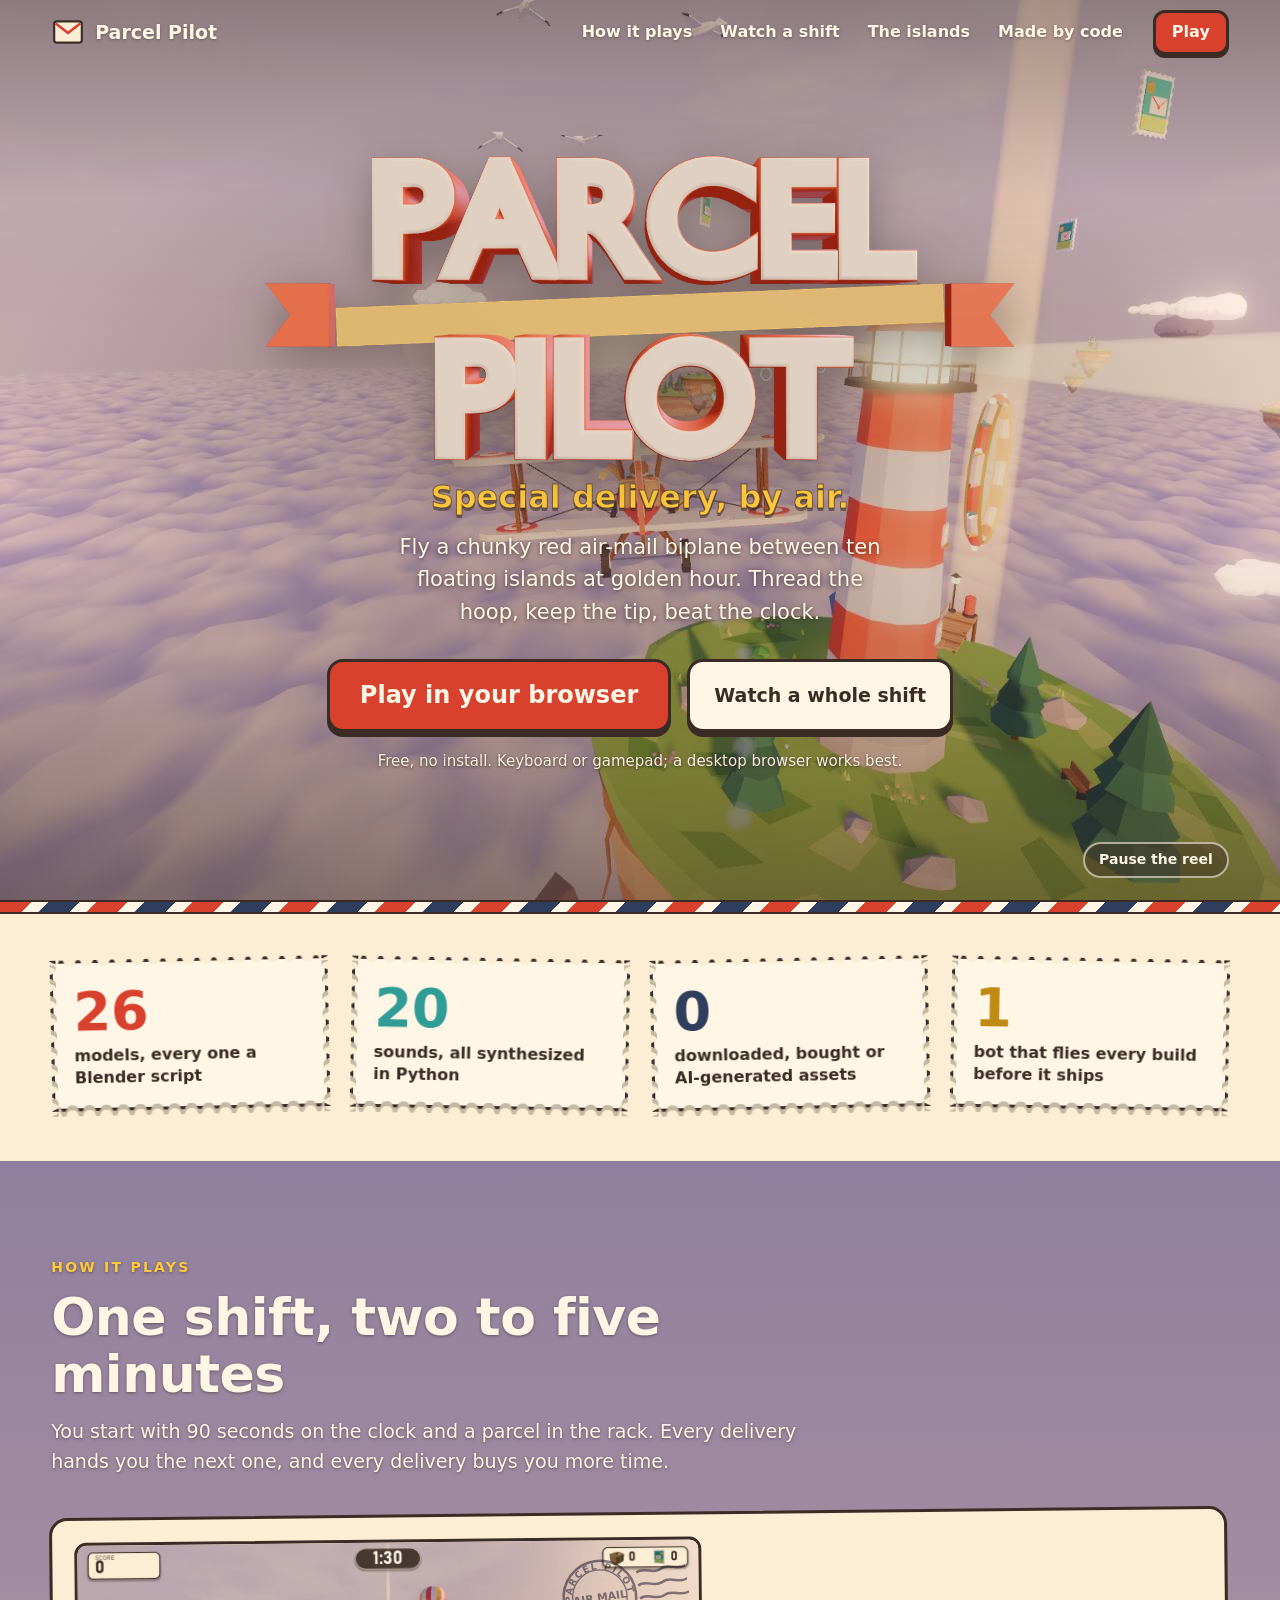
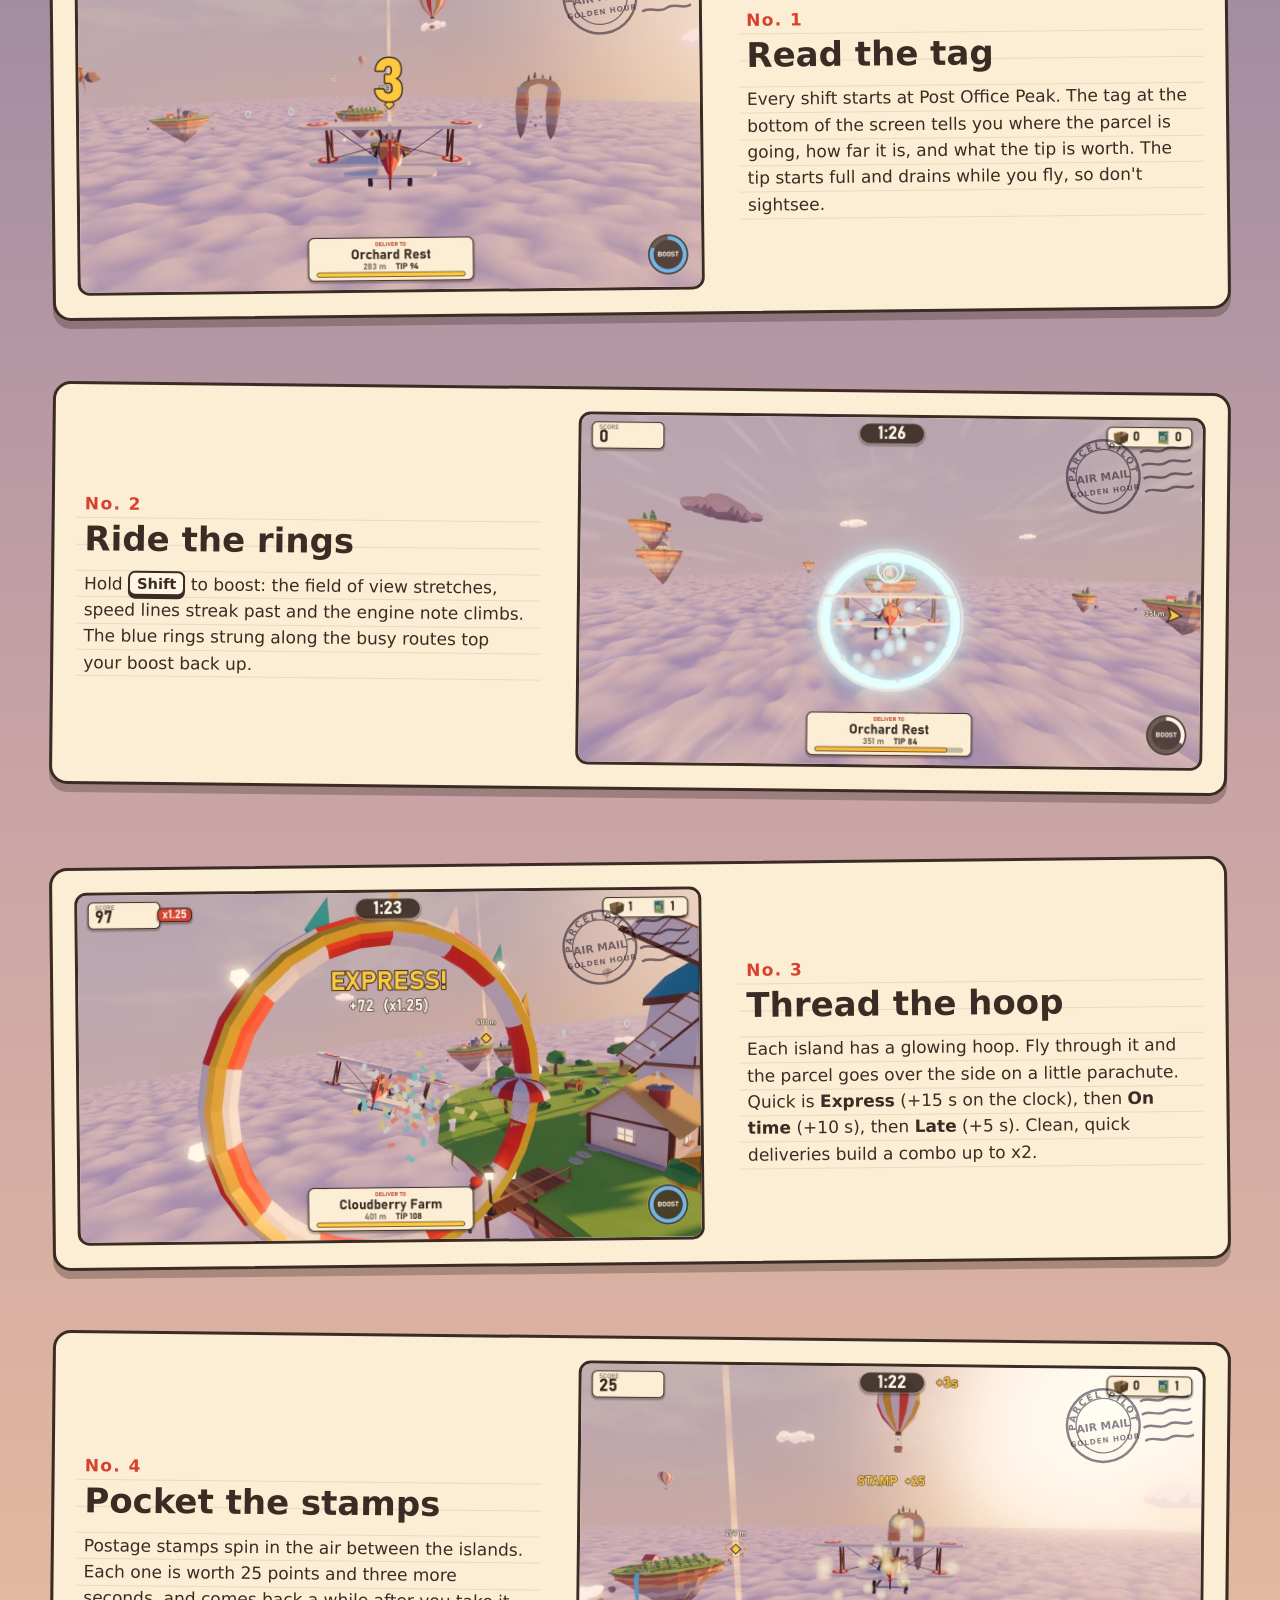
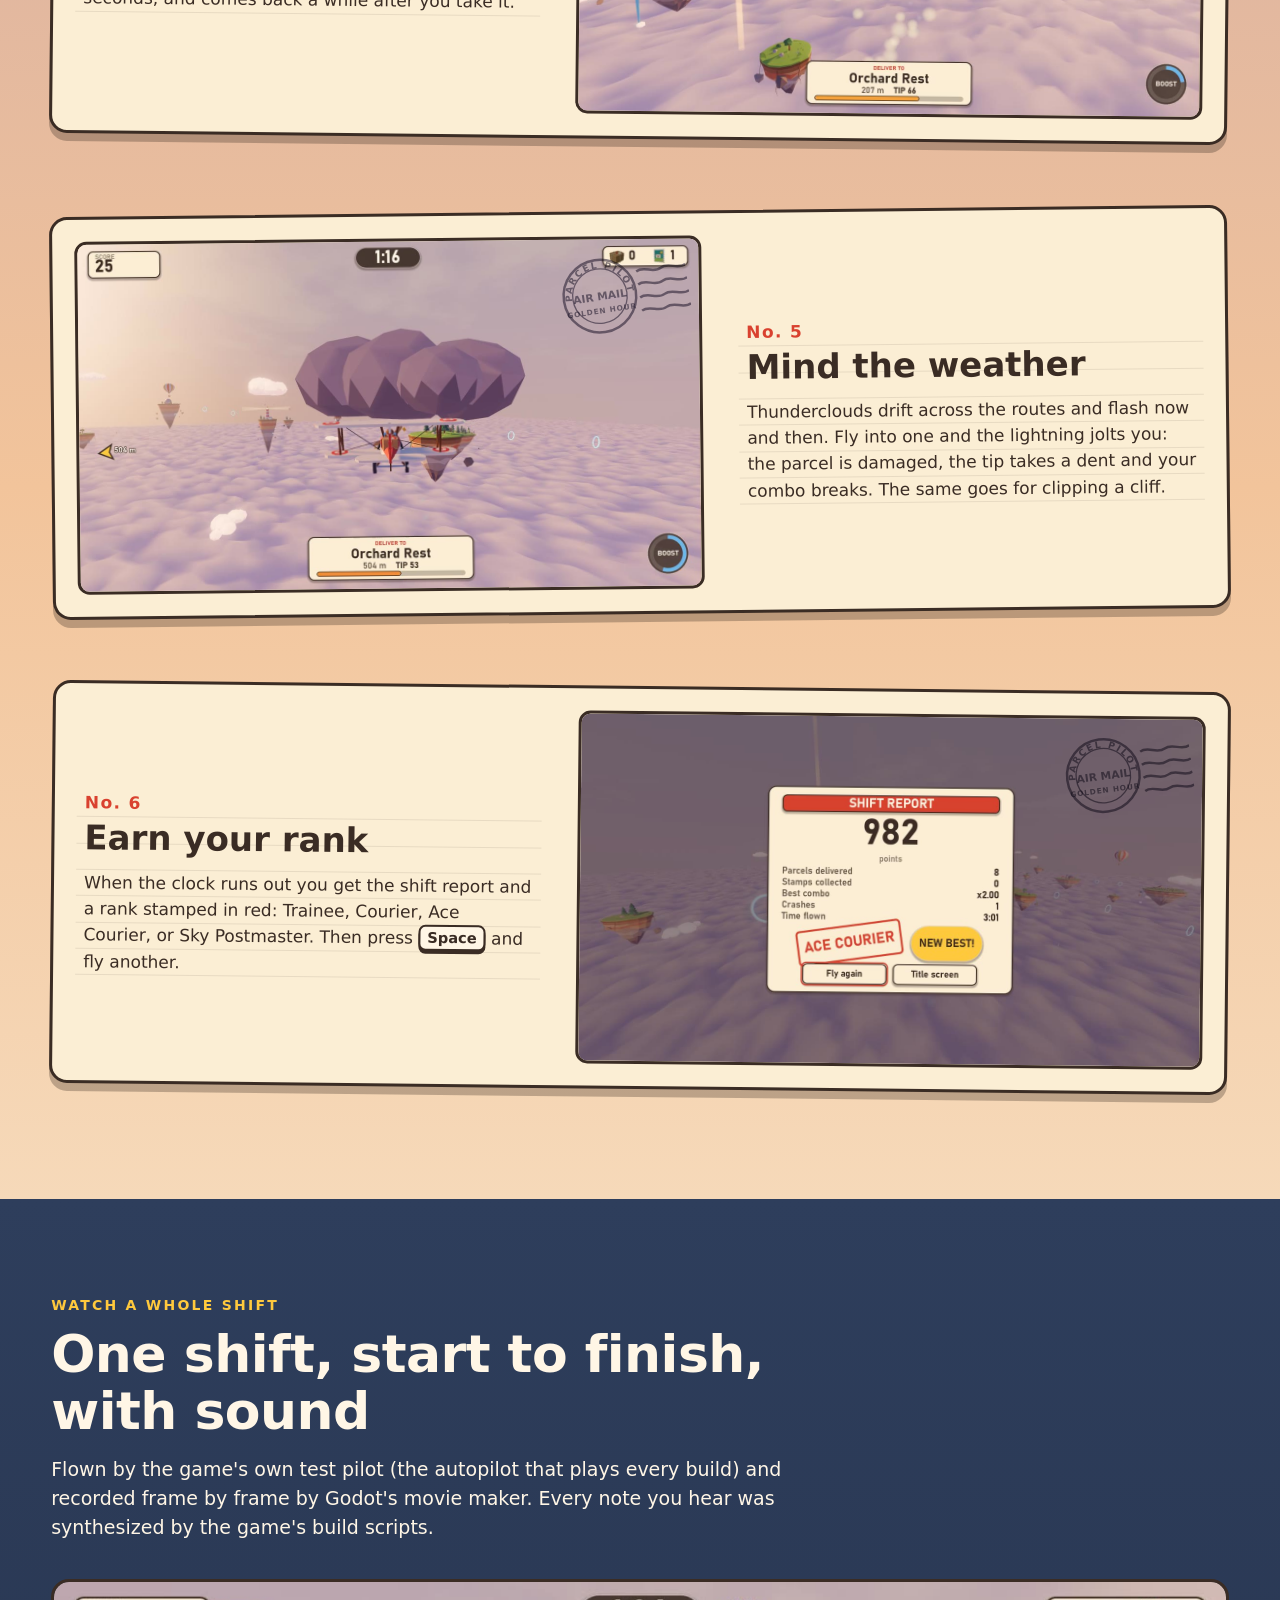
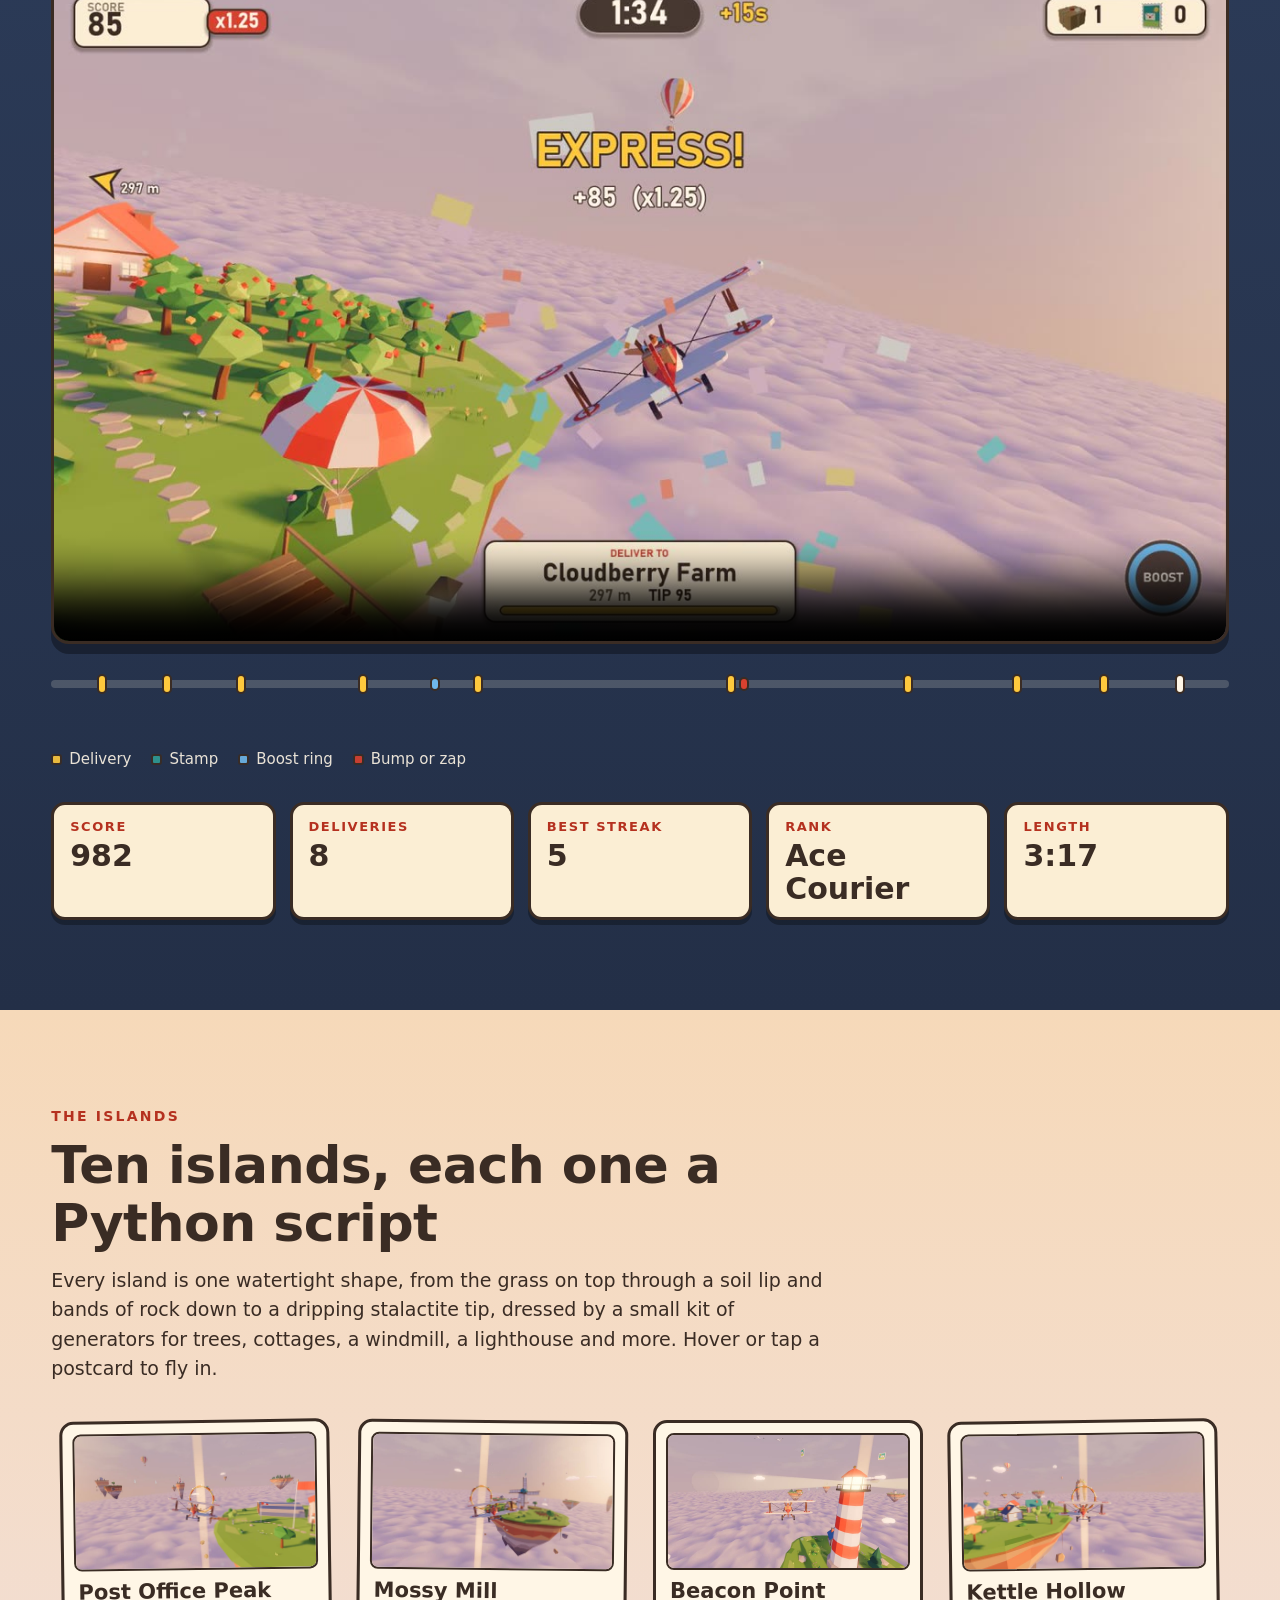
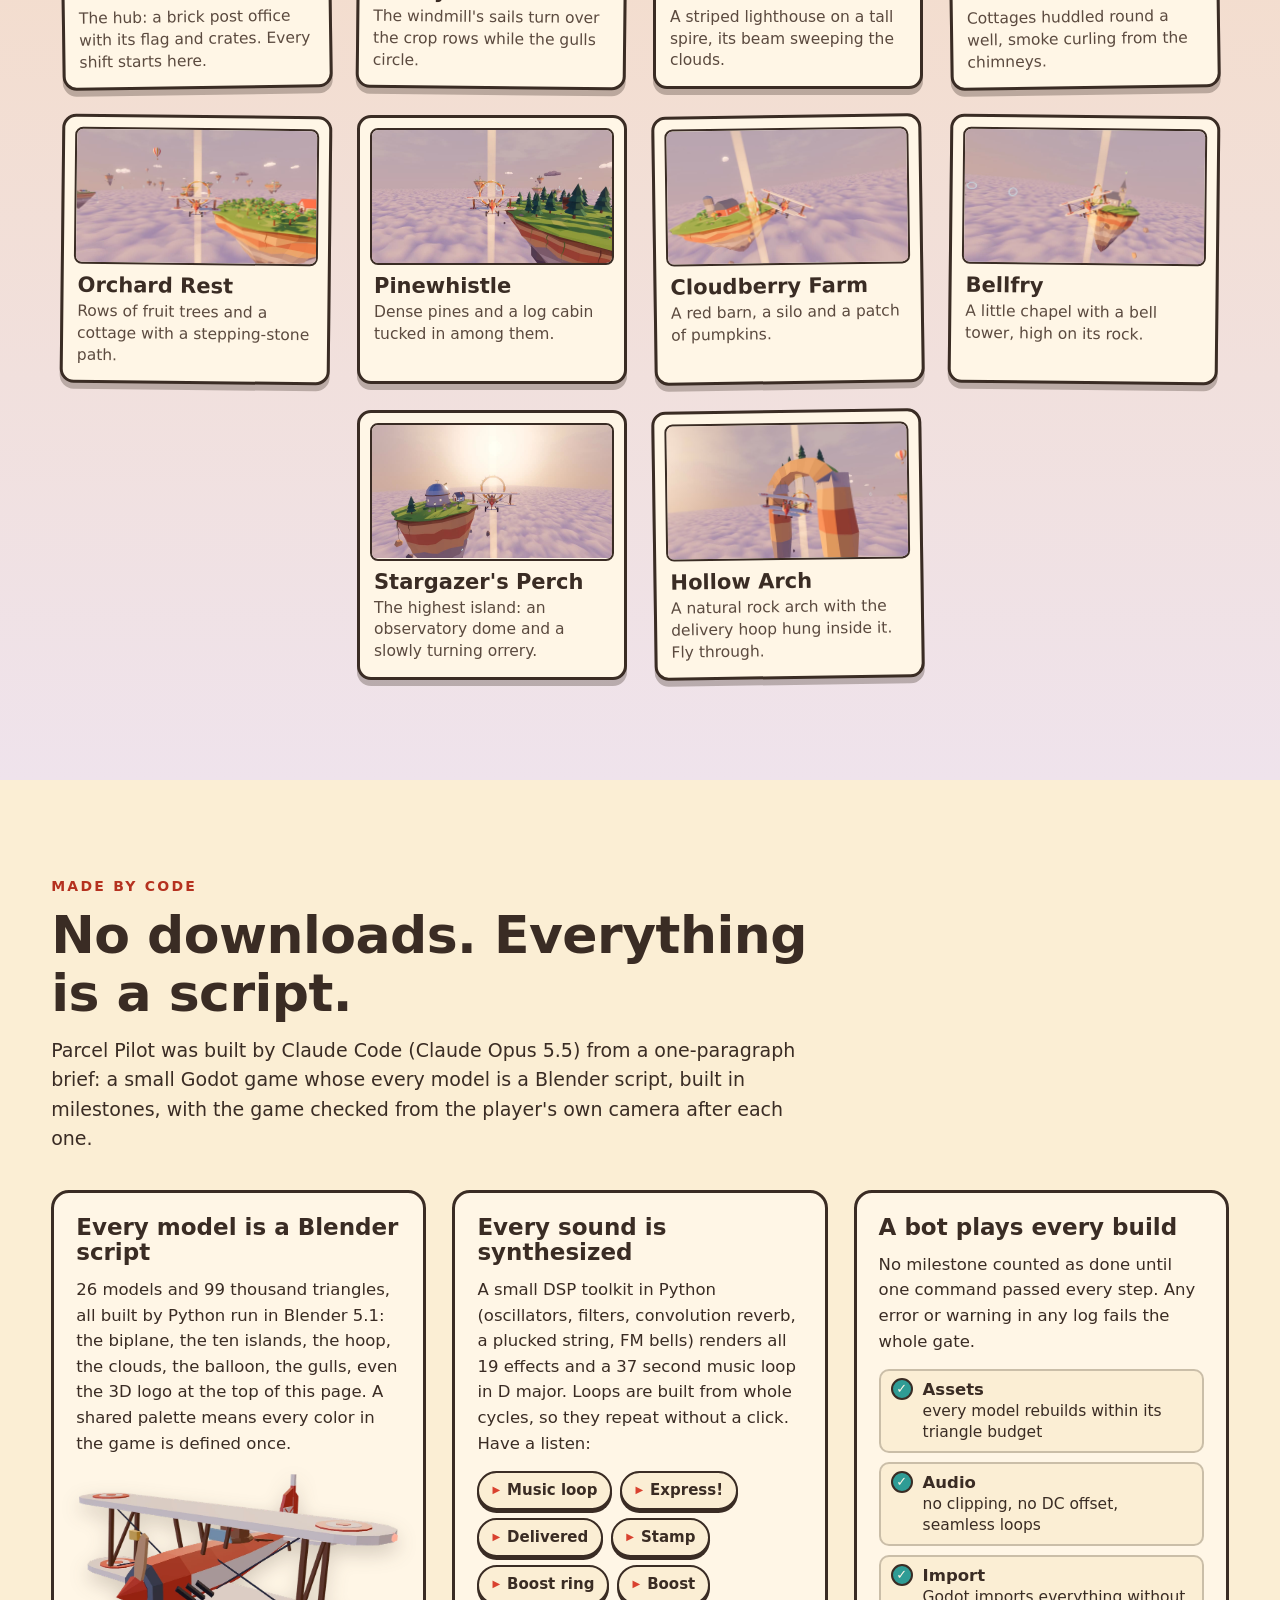
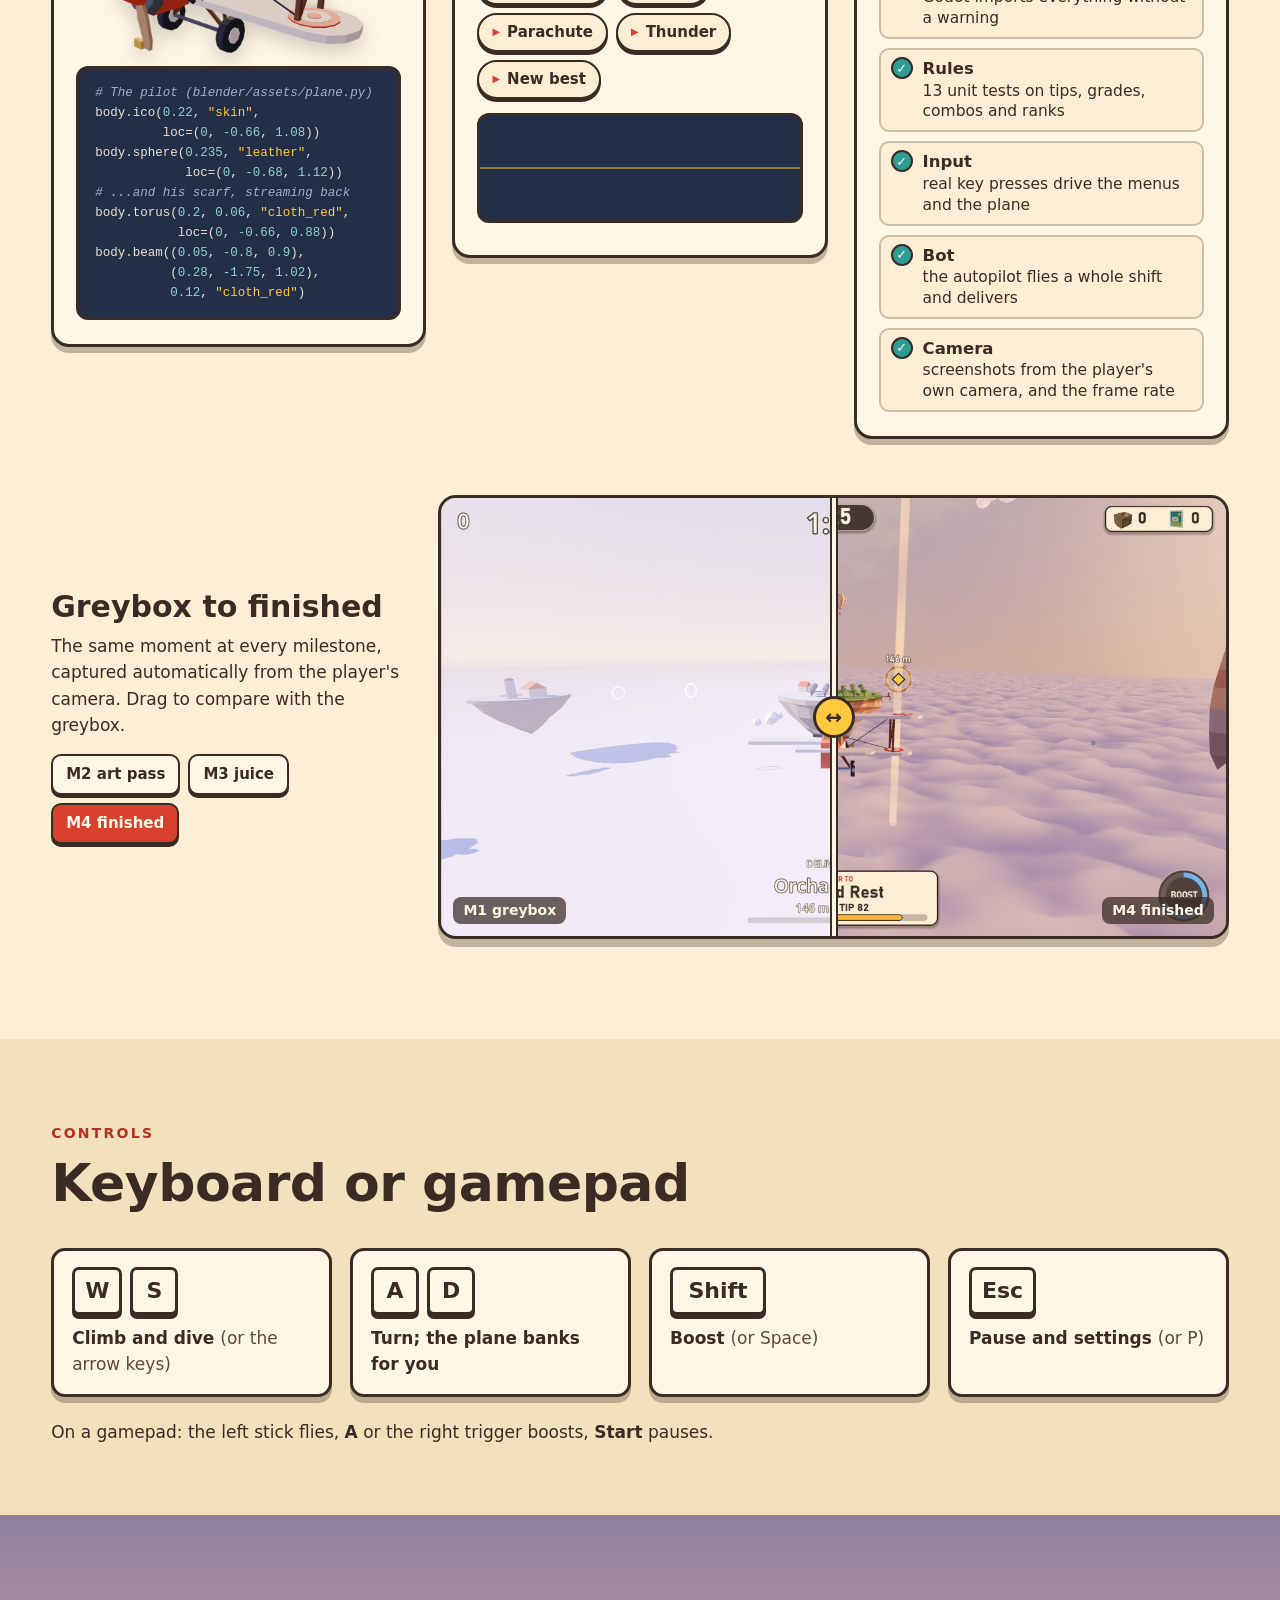
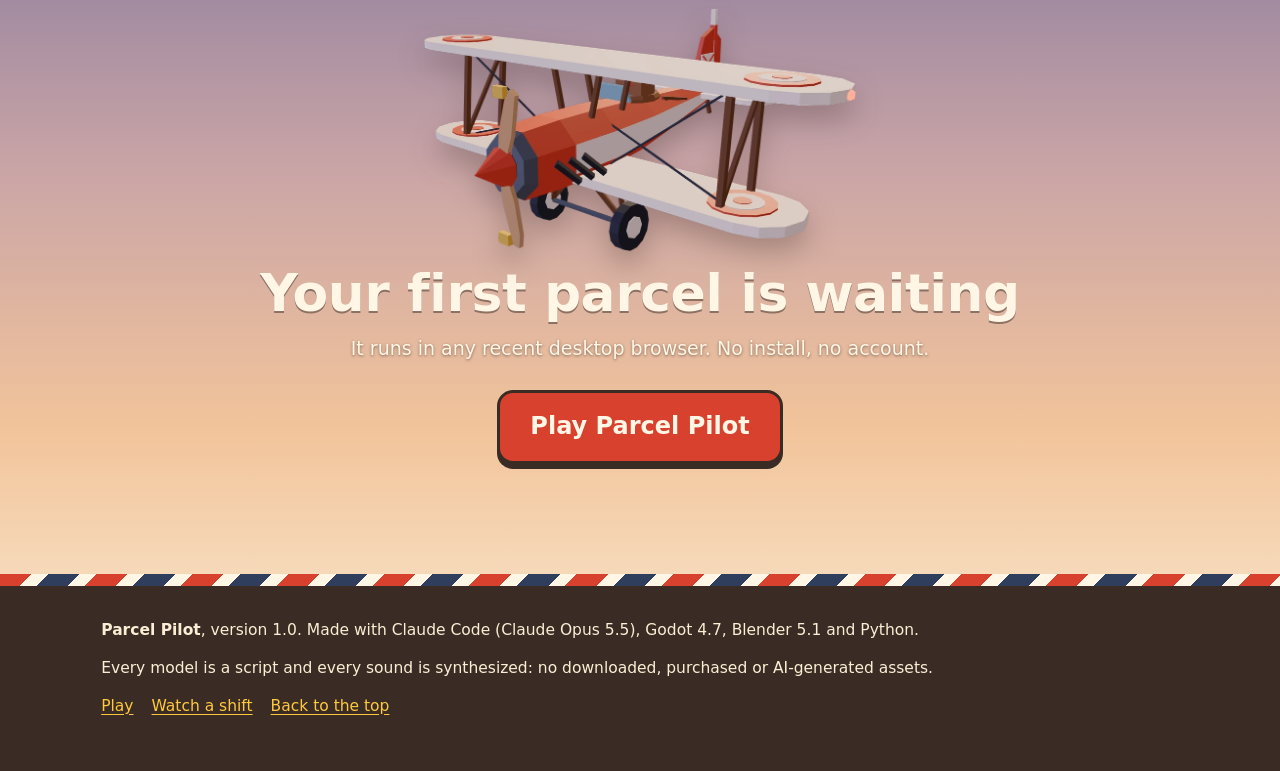
==== site/index.html @ bb7ee5bf "M5: web build and public site on Cloudflare Pages - Web export preset (Compatibility renderer, no th" ====
<!DOCTYPE html>
<html lang="en">
<head>
<meta charset="utf-8">
<meta name="viewport" content="width=device-width, initial-scale=1">
<title>Parcel Pilot: special delivery, by air</title>
<meta name="description" content="An arcade sky-courier game you can play in your browser. Fly a red air-mail biplane between ten floating islands at golden hour. Every model is a Blender script and every sound is synthesized.">
<meta name="theme-color" content="#8f7f9e">
<link rel="canonical" href="https://parcel-pilot-1ms.pages.dev/">
<meta property="og:type" content="website">
<meta property="og:title" content="Parcel Pilot: special delivery, by air">
<meta property="og:description" content="Fly a red air-mail biplane between ten floating islands. Thread the hoop, keep the tip, beat the clock. Free in your browser.">
<meta property="og:url" content="https://parcel-pilot-1ms.pages.dev/">
<meta property="og:image" content="https://parcel-pilot-1ms.pages.dev/media/og.jpg">
<meta name="twitter:card" content="summary_large_image">
<link rel="icon" href="data:image/svg+xml,%3Csvg xmlns='http://www.w3.org/2000/svg' viewBox='0 0 64 64'%3E%3Crect x='6' y='10' width='52' height='44' rx='6' fill='%23fbeed4' stroke='%233a2c24' stroke-width='4'/%3E%3Cpath d='M8 14 32 34 56 14' fill='none' stroke='%23d9412f' stroke-width='5' stroke-linejoin='round'/%3E%3C/svg%3E">
<link rel="preload" as="image" href="media/logo.webp" type="image/webp">
<link rel="stylesheet" href="site.css">
<script src="site.js" defer></script>
</head>
<body>
<a class="skip" href="#main">Skip to the content</a>

<svg width="0" height="0" style="position:absolute" aria-hidden="true" focusable="false">
	<defs>
		<symbol id="postmark" viewBox="0 0 160 110">
			<g fill="none" stroke="currentColor" stroke-width="3">
				<circle cx="52" cy="55" r="44"/>
				<circle cx="52" cy="55" r="33" stroke-width="1.6"/>
				<path d="M100 32c10-6 20 6 30 0s20 6 30 0M100 48c10-6 20 6 30 0s20 6 30 0M100 64c10-6 20 6 30 0s20 6 30 0M100 80c10-6 20 6 30 0s20 6 30 0"/>
			</g>
			<path id="pm-arc" d="M18 55a34 34 0 1 1 68 0" fill="none"/>
			<text font-size="11" font-weight="700" letter-spacing="2" fill="currentColor"><textPath href="#pm-arc" startOffset="50%" text-anchor="middle">PARCEL PILOT</textPath></text>
			<text x="52" y="60" font-size="13" font-weight="800" text-anchor="middle" fill="currentColor">AIR MAIL</text>
			<text x="52" y="76" font-size="9" font-weight="700" text-anchor="middle" fill="currentColor" letter-spacing="1">GOLDEN HOUR</text>
		</symbol>
		<symbol id="envelope" viewBox="0 0 64 64">
			<rect x="6" y="12" width="52" height="40" rx="5" fill="#fbeed4" stroke="#3a2c24" stroke-width="4"/>
			<path d="M9 16 32 34 55 16" fill="none" stroke="#d9412f" stroke-width="5" stroke-linejoin="round"/>
		</symbol>
	</defs>
</svg>

<header class="topbar" id="topbar">
	<a class="brand" href="#top" aria-label="Parcel Pilot, back to the top"><svg class="brand-mark" aria-hidden="true"><use href="#envelope"/></svg><span>Parcel Pilot</span></a>
	<nav class="nav" aria-label="Sections">
		<a href="#job">How it plays</a>
		<a href="#watch">Watch a shift</a>
		<a href="#islands">The islands</a>
		<a href="#made">Made by code</a>
	</nav>
	<a class="btn btn-small" href="play/">Play</a>
</header>

<main id="main">
<section class="hero" id="top" aria-label="Parcel Pilot">
	<video class="hero-video" id="hero-video" muted loop playsinline preload="auto" poster="media/hero.jpg" aria-hidden="true">
		<source src="media/hero.mp4" type="video/mp4">
	</video>
	<div class="hero-shade" aria-hidden="true"></div>
	<div class="hero-inner">
		<h1 class="hero-logo"><img src="media/logo.webp" alt="Parcel Pilot" width="1400" height="583"></h1>
		<p class="tagline">Special delivery, by air.</p>
		<p class="lede">Fly a chunky red air-mail biplane between ten floating islands at golden hour. Thread the hoop, keep the tip, beat the clock.</p>
		<div class="cta">
			<a class="btn btn-big" href="play/">Play in your browser</a>
			<a class="btn btn-paper" href="#watch">Watch a whole shift</a>
		</div>
		<p class="fine">Free, no install. Keyboard or gamepad; a desktop browser works best.</p>
	</div>
	<button class="hero-toggle" id="hero-toggle" type="button" aria-pressed="false">Pause the reel</button>
</section>
<div class="airmail" aria-hidden="true"></div>

<section class="facts" aria-label="Made entirely by code">
	<ul class="stamps">
		<li class="stamp-tile"><div class="perf"><b>26</b><span>models, every one a Blender script</span></div></li>
		<li class="stamp-tile"><div class="perf"><b>20</b><span>sounds, all synthesized in Python</span></div></li>
		<li class="stamp-tile"><div class="perf"><b>0</b><span>downloaded, bought or AI-generated assets</span></div></li>
		<li class="stamp-tile"><div class="perf"><b>1</b><span>bot that flies every build before it ships</span></div></li>
	</ul>
</section>

<section class="job sky" id="job">
	<div class="section-head">
		<p class="kicker">How it plays</p>
		<h2>One shift, two to five minutes</h2>
		<p class="section-lede">You start with 90 seconds on the clock and a parcel in the rack. Every delivery hands you the next one, and every delivery buys you more time.</p>
	</div>

	<ol class="postcards">
		<li class="postcard">
			<figure class="photo"><video data-inview muted loop playsinline preload="none" poster="media/depart.jpg" aria-label="The countdown at the Post Office, then the biplane sets off toward the first island."><source src="media/depart.mp4" type="video/mp4"></video><svg class="postmark" aria-hidden="true"><use href="#postmark"/></svg></figure>
			<div class="note">
				<p class="note-no">No. 1</p>
				<h3>Read the tag</h3>
				<p>Every shift starts at Post Office Peak. The tag at the bottom of the screen tells you where the parcel is going, how far it is, and what the tip is worth. The tip starts full and drains while you fly, so don't sightsee.</p>
			</div>
		</li>
		<li class="postcard">
			<figure class="photo"><video data-inview muted loop playsinline preload="none" poster="media/rings.jpg" aria-label="Boosting with speed lines through a line of blue boost rings."><source src="media/rings.mp4" type="video/mp4"></video><svg class="postmark" aria-hidden="true"><use href="#postmark"/></svg></figure>
			<div class="note">
				<p class="note-no">No. 2</p>
				<h3>Ride the rings</h3>
				<p>Hold <kbd>Shift</kbd> to boost: the field of view stretches, speed lines streak past and the engine note climbs. The blue rings strung along the busy routes top your boost back up.</p>
			</div>
		</li>
		<li class="postcard">
			<figure class="photo"><video data-inview muted loop playsinline preload="none" poster="media/deliver.jpg" aria-label="The biplane threads the delivery hoop at Mossy Mill: Express, confetti, and the parcel floats down on a parachute."><source src="media/deliver.mp4" type="video/mp4"></video><svg class="postmark" aria-hidden="true"><use href="#postmark"/></svg></figure>
			<div class="note">
				<p class="note-no">No. 3</p>
				<h3>Thread the hoop</h3>
				<p>Each island has a glowing hoop. Fly through it and the parcel goes over the side on a little parachute. Quick is <b>Express</b> (+15 s on the clock), then <b>On time</b> (+10 s), then <b>Late</b> (+5 s). Clean, quick deliveries build a combo up to x2.</p>
			</div>
		</li>
		<li class="postcard">
			<figure class="photo"><video data-inview muted loop playsinline preload="none" poster="media/stamp.jpg" aria-label="The biplane flies into a floating postage stamp, which pays out points and seconds."><source src="media/stamp.mp4" type="video/mp4"></video><svg class="postmark" aria-hidden="true"><use href="#postmark"/></svg></figure>
			<div class="note">
				<p class="note-no">No. 4</p>
				<h3>Pocket the stamps</h3>
				<p>Postage stamps spin in the air between the islands. Each one is worth 25 points and three more seconds, and comes back a while after you take it.</p>
			</div>
		</li>
		<li class="postcard">
			<figure class="photo"><video data-inview muted loop playsinline preload="none" poster="media/storm.jpg" aria-label="Flying straight into a thundercloud: a lightning zap, a jolt, and Parcel damaged."><source src="media/storm.mp4" type="video/mp4"></video><svg class="postmark" aria-hidden="true"><use href="#postmark"/></svg></figure>
			<div class="note">
				<p class="note-no">No. 5</p>
				<h3>Mind the weather</h3>
				<p>Thunderclouds drift across the routes and flash now and then. Fly into one and the lightning jolts you: the parcel is damaged, the tip takes a dent and your combo breaks. The same goes for clipping a cliff.</p>
			</div>
		</li>
		<li class="postcard">
			<figure class="photo"><video data-inview muted loop playsinline preload="none" poster="media/results.jpg" aria-label="The shift report: deliveries, stamps and the rank stamped in red."><source src="media/results.mp4" type="video/mp4"></video><svg class="postmark" aria-hidden="true"><use href="#postmark"/></svg></figure>
			<div class="note">
				<p class="note-no">No. 6</p>
				<h3>Earn your rank</h3>
				<p>When the clock runs out you get the shift report and a rank stamped in red: Trainee, Courier, Ace Courier, or Sky Postmaster. Then press <kbd>Space</kbd> and fly another.</p>
			</div>
		</li>
	</ol>
</section>

<section class="watch" id="watch">
	<div class="section-head light">
		<p class="kicker">Watch a whole shift</p>
		<h2>One shift, start to finish, with sound</h2>
		<p class="section-lede">Flown by the game's own test pilot (the autopilot that plays every build) and recorded frame by frame by Godot's movie maker. Every note you hear was synthesized by the game's build scripts.</p>
	</div>
	<figure class="player">
		<video id="shift" controls playsinline preload="none" poster="media/shift.jpg">
			<source src="media/shift.mp4" type="video/mp4">
		</video>
	</figure>
	<div class="timeline" id="timeline" role="group" aria-label="Moments in the shift: pick one to jump to it" hidden>
		<div class="tl-track"><div class="tl-fill" id="tl-fill"></div></div>
		<div class="tl-ticks" id="tl-ticks"></div>
	</div>
	<p class="now" id="now" aria-live="polite"></p>
	<ul class="legend" id="legend" hidden>
		<li><i class="dot k-delivery"></i>Delivery</li>
		<li><i class="dot k-stamp"></i>Stamp</li>
		<li><i class="dot k-ring"></i>Boost ring</li>
		<li><i class="dot k-crash"></i>Bump or zap</li>
	</ul>
	<dl class="report" id="report" hidden></dl>
</section>

<section class="islands" id="islands">
	<div class="section-head">
		<p class="kicker">The islands</p>
		<h2>Ten islands, each one a Python script</h2>
		<p class="section-lede">Every island is one watertight shape, from the grass on top through a soil lip and bands of rock down to a dripping stalactite tip, dressed by a small kit of generators for trees, cottages, a windmill, a lighthouse and more. Hover or tap a postcard to fly in.</p>
	</div>
	<ul class="island-grid">
		<li class="island" data-island="post-office"><figure><video muted loop playsinline preload="none" poster="media/island-post-office.jpg" aria-hidden="true"><source src="media/island-post-office.mp4" type="video/mp4"></video></figure><h3>Post Office Peak</h3><p>The hub: a brick post office with its flag and crates. Every shift starts here.</p></li>
		<li class="island" data-island="mossy-mill"><figure><video muted loop playsinline preload="none" poster="media/island-mossy-mill.jpg" aria-hidden="true"><source src="media/island-mossy-mill.mp4" type="video/mp4"></video></figure><h3>Mossy Mill</h3><p>The windmill's sails turn over the crop rows while the gulls circle.</p></li>
		<li class="island" data-island="beacon-point"><figure><video muted loop playsinline preload="none" poster="media/island-beacon-point.jpg" aria-hidden="true"><source src="media/island-beacon-point.mp4" type="video/mp4"></video></figure><h3>Beacon Point</h3><p>A striped lighthouse on a tall spire, its beam sweeping the clouds.</p></li>
		<li class="island" data-island="kettle-hollow"><figure><video muted loop playsinline preload="none" poster="media/island-kettle-hollow.jpg" aria-hidden="true"><source src="media/island-kettle-hollow.mp4" type="video/mp4"></video></figure><h3>Kettle Hollow</h3><p>Cottages huddled round a well, smoke curling from the chimneys.</p></li>
		<li class="island" data-island="orchard-rest"><figure><video muted loop playsinline preload="none" poster="media/island-orchard-rest.jpg" aria-hidden="true"><source src="media/island-orchard-rest.mp4" type="video/mp4"></video></figure><h3>Orchard Rest</h3><p>Rows of fruit trees and a cottage with a stepping-stone path.</p></li>
		<li class="island" data-island="pinewhistle"><figure><video muted loop playsinline preload="none" poster="media/island-pinewhistle.jpg" aria-hidden="true"><source src="media/island-pinewhistle.mp4" type="video/mp4"></video></figure><h3>Pinewhistle</h3><p>Dense pines and a log cabin tucked in among them.</p></li>
		<li class="island" data-island="cloudberry-farm"><figure><video muted loop playsinline preload="none" poster="media/island-cloudberry-farm.jpg" aria-hidden="true"><source src="media/island-cloudberry-farm.mp4" type="video/mp4"></video></figure><h3>Cloudberry Farm</h3><p>A red barn, a silo and a patch of pumpkins.</p></li>
		<li class="island" data-island="bellfry"><figure><video muted loop playsinline preload="none" poster="media/island-bellfry.jpg" aria-hidden="true"><source src="media/island-bellfry.mp4" type="video/mp4"></video></figure><h3>Bellfry</h3><p>A little chapel with a bell tower, high on its rock.</p></li>
		<li class="island" data-island="stargazers-perch"><figure><video muted loop playsinline preload="none" poster="media/island-stargazers-perch.jpg" aria-hidden="true"><source src="media/island-stargazers-perch.mp4" type="video/mp4"></video></figure><h3>Stargazer's Perch</h3><p>The highest island: an observatory dome and a slowly turning orrery.</p></li>
		<li class="island" data-island="hollow-arch"><figure><video muted loop playsinline preload="none" poster="media/island-hollow-arch.jpg" aria-hidden="true"><source src="media/island-hollow-arch.mp4" type="video/mp4"></video></figure><h3>Hollow Arch</h3><p>A natural rock arch with the delivery hoop hung inside it. Fly through.</p></li>
	</ul>
</section>

<section class="made paper-bg" id="made">
	<div class="section-head">
		<p class="kicker">Made by code</p>
		<h2>No downloads. Everything is a script.</h2>
		<p class="section-lede">Parcel Pilot was built by Claude Code (Claude Opus 5.5) from a one-paragraph brief: a small Godot game whose every model is a Blender script, built in milestones, with the game checked from the player's own camera after each one.</p>
	</div>

	<div class="made-grid">
		<article class="card made-card">
			<h3>Every model is a Blender script</h3>
			<p>26 models and 99 thousand triangles, all built by Python run in Blender 5.1: the biplane, the ten islands, the hoop, the clouds, the balloon, the gulls, even the 3D logo at the top of this page. A shared palette means every color in the game is defined once.</p>
			<img class="plane-art" src="media/plane.webp" alt="The red air-mail biplane, rendered by the game from its Blender-built model." width="900" height="511" loading="lazy">
			<pre class="code" aria-label="An excerpt from blender/assets/plane.py"><code><span class="c"># The pilot (blender/assets/plane.py)</span>
body.ico(<span class="n">0.22</span>, <span class="s">"skin"</span>,
         loc=(<span class="n">0</span>, <span class="n">-0.66</span>, <span class="n">1.08</span>))
body.sphere(<span class="n">0.235</span>, <span class="s">"leather"</span>,
            loc=(<span class="n">0</span>, <span class="n">-0.68</span>, <span class="n">1.12</span>))
<span class="c"># ...and his scarf, streaming back</span>
body.torus(<span class="n">0.2</span>, <span class="n">0.06</span>, <span class="s">"cloth_red"</span>,
           loc=(<span class="n">0</span>, <span class="n">-0.66</span>, <span class="n">0.88</span>))
body.beam((<span class="n">0.05</span>, <span class="n">-0.8</span>, <span class="n">0.9</span>),
          (<span class="n">0.28</span>, <span class="n">-1.75</span>, <span class="n">1.02</span>),
          <span class="n">0.12</span>, <span class="s">"cloth_red"</span>)</code></pre>
		</article>

		<article class="card made-card">
			<h3>Every sound is synthesized</h3>
			<p>A small DSP toolkit in Python (oscillators, filters, convolution reverb, a plucked string, FM bells) renders all 19 effects and a 37 second music loop in D major. Loops are built from whole cycles, so they repeat without a click. Have a listen:</p>
			<div class="soundboard" id="soundboard">
				<button type="button" class="chip" data-sound="music">Music loop</button>
				<button type="button" class="chip" data-sound="express">Express!</button>
				<button type="button" class="chip" data-sound="deliver">Delivered</button>
				<button type="button" class="chip" data-sound="stamp">Stamp</button>
				<button type="button" class="chip" data-sound="ring">Boost ring</button>
				<button type="button" class="chip" data-sound="boost">Boost</button>
				<button type="button" class="chip" data-sound="parachute">Parachute</button>
				<button type="button" class="chip" data-sound="thunder">Thunder</button>
				<button type="button" class="chip" data-sound="new_best">New best</button>
			</div>
			<canvas class="scope" id="scope" width="640" height="120" aria-hidden="true"></canvas>
		</article>

		<article class="card made-card">
			<h3>A bot plays every build</h3>
			<p>No milestone counted as done until one command passed every step. Any error or warning in any log fails the whole gate.</p>
			<ol class="gate">
				<li><b>Assets</b> every model rebuilds within its triangle budget</li>
				<li><b>Audio</b> no clipping, no DC offset, seamless loops</li>
				<li><b>Import</b> Godot imports everything without a warning</li>
				<li><b>Rules</b> 13 unit tests on tips, grades, combos and ranks</li>
				<li><b>Input</b> real key presses drive the menus and the plane</li>
				<li><b>Bot</b> the autopilot flies a whole shift and delivers</li>
				<li><b>Camera</b> screenshots from the player's own camera, and the frame rate</li>
			</ol>
		</article>
	</div>

	<div class="compare" id="compare">
		<div class="compare-head">
			<h3>Greybox to finished</h3>
			<p>The same moment at every milestone, captured automatically from the player's camera. Drag to compare with the greybox.</p>
			<div class="tabs" role="tablist" aria-label="Milestone to compare with the greybox">
				<button type="button" role="tab" data-m="2" aria-selected="false">M2 art pass</button>
				<button type="button" role="tab" data-m="3" aria-selected="false">M3 juice</button>
				<button type="button" role="tab" data-m="4" aria-selected="true">M4 finished</button>
			</div>
		</div>
		<div class="slider" id="slider">
			<img class="after" id="compare-after" src="media/m4.jpg" alt="The finished game: the biplane over the cloud sea, flying toward Orchard Rest." width="1280" height="720" loading="lazy">
			<div class="before" id="compare-before"><img src="media/m1.jpg" alt="The M1 greybox of the same moment: white boxes and flat shapes." width="1280" height="720" loading="lazy"></div>
			<div class="handle" id="compare-handle" aria-hidden="true"></div>
			<span class="label left">M1 greybox</span>
			<span class="label right" id="compare-label">M4 finished</span>
			<input class="range" id="compare-range" type="range" min="0" max="100" value="50" aria-label="Slide between the greybox and the finished game">
		</div>
	</div>
</section>

<section class="controls" id="controls">
	<div class="section-head">
		<p class="kicker">Controls</p>
		<h2>Keyboard or gamepad</h2>
	</div>
	<div class="control-grid">
		<div class="control"><div class="keys"><kbd>W</kbd><kbd>S</kbd></div><p>Climb and dive <span>(or the arrow keys)</span></p></div>
		<div class="control"><div class="keys"><kbd>A</kbd><kbd>D</kbd></div><p>Turn; the plane banks for you</p></div>
		<div class="control"><div class="keys"><kbd class="wide">Shift</kbd></div><p>Boost <span>(or Space)</span></p></div>
		<div class="control"><div class="keys"><kbd>Esc</kbd></div><p>Pause and settings <span>(or P)</span></p></div>
	</div>
	<p class="pad-note">On a gamepad: the left stick flies, <b>A</b> or the right trigger boosts, <b>Start</b> pauses.</p>
</section>

<section class="finale sky">
	<img class="finale-plane" src="media/plane.webp" alt="" width="900" height="511" loading="lazy">
	<h2>Your first parcel is waiting</h2>
	<p>It runs in any recent desktop browser. No install, no account.</p>
	<a class="btn btn-big" href="play/">Play Parcel Pilot</a>
</section>
</main>

<footer class="footer">
	<div class="airmail" aria-hidden="true"></div>
	<div class="footer-inner">
		<p><b>Parcel Pilot</b>, version 1.0. Made with Claude Code (Claude Opus 5.5), Godot 4.7, Blender 5.1 and Python.</p>
		<p>Every model is a script and every sound is synthesized: no downloaded, purchased or AI-generated assets.</p>
		<p class="footer-links"><a href="play/">Play</a><a href="#watch">Watch a shift</a><a href="#top">Back to the top</a></p>
	</div>
</footer>
</body>
</html>
---- site/site.css ----
/* Parcel Pilot landing page. The palette and the paper-and-ink panels are the game's own UI
   (game/scripts/ui/ui_kit.gd); like the game, it uses the system's fonts, no downloads. */

:root {
	--ink: #3a2c24;
	--ink-soft: #5b4a3f;
	--cream: #fff6e6;
	--paper: #fbeed4;
	--paper-2: #f3e0bd;
	--red: #d9412f;
	--red-deep: #b5311f;
	--teal: #2f9c95;
	--gold: #ffc93d;
	--sky: #6fb7e9;
	--navy: #2e3e5c;
	--navy-deep: #232f47;
	--lavender: #8f7f9e;
	--rose: #c9a4a6;
	--peach: #f2c49b;
	--cloud: #efe3ec;
	--font: Bahnschrift, "DIN Alternate", "DIN Condensed", "Segoe UI", system-ui, -apple-system, Roboto, sans-serif;
	--mono: ui-monospace, "Cascadia Mono", Consolas, "SF Mono", Menlo, monospace;
	--gutter: clamp(16px, 4vw, 56px);
	--radius: 18px;
	--lift: 0 6px 0 rgba(58, 44, 36, 0.3);
	--measure: 64ch;
	color-scheme: light;
}

*, *::before, *::after { box-sizing: border-box; }
html { scroll-behavior: smooth; scroll-padding-top: 76px; -webkit-text-size-adjust: 100%; }
body {
	margin: 0;
	font-family: var(--font);
	font-size: 17px;
	line-height: 1.55;
	color: var(--ink);
	background: var(--paper);
	overflow-x: hidden;
}
img, video, svg { display: block; max-width: 100%; }
a { color: var(--red-deep); text-underline-offset: 3px; }
a:hover { color: var(--red); }
:focus-visible { outline: 3px solid var(--navy); outline-offset: 3px; border-radius: 6px; }
h1, h2, h3 { line-height: 1.1; margin: 0; }
h2 { font-size: clamp(30px, 4.6vw, 52px); font-weight: 800; letter-spacing: -0.01em; }
h3 { font-size: 23px; font-weight: 800; }
p { margin: 0 0 0.9em; }
b { font-weight: 800; }
kbd {
	font: inherit; font-weight: 800; font-size: 0.86em; display: inline-block; min-width: 1.9em; text-align: center;
	padding: 1px 7px; color: var(--ink); background: var(--cream); border: 2px solid var(--ink); border-radius: 7px;
	box-shadow: 0 3px 0 var(--ink); line-height: 1.35; vertical-align: 1px;
}

.skip { position: absolute; left: 12px; top: -60px; z-index: 50; padding: 10px 16px; background: var(--cream);
	border: 3px solid var(--ink); border-radius: 12px; font-weight: 800; color: var(--ink); }
.skip:focus { top: 12px; }

/* ---------------------------------------------------------------- buttons */
.btn {
	display: inline-flex; align-items: center; justify-content: center; gap: 8px;
	font: inherit; font-weight: 800; font-size: 19px; text-decoration: none; cursor: pointer;
	padding: 12px 24px; color: var(--cream); background: var(--red);
	border: 3px solid var(--ink); border-radius: 16px; box-shadow: 0 5px 0 var(--ink);
	transition: transform 0.08s ease, box-shadow 0.08s ease, background 0.15s ease;
}
.btn:hover { color: var(--cream); background: #e45139; }
.btn:active { transform: translateY(4px); box-shadow: 0 1px 0 var(--ink); }
.btn-big { font-size: clamp(20px, 2.2vw, 24px); padding: 15px 30px; }
.btn-small { font-size: 16px; padding: 7px 16px; border-radius: 12px; box-shadow: 0 3px 0 var(--ink); }
.btn-small:active { transform: translateY(2px); box-shadow: 0 1px 0 var(--ink); }
.btn-paper { color: var(--ink); background: var(--cream); }
.btn-paper:hover { color: var(--ink); background: #fff; }

/* ---------------------------------------------------------------- top bar */
.topbar {
	position: fixed; inset: 0 0 auto; z-index: 20; display: flex; align-items: center; gap: 18px;
	padding: 10px var(--gutter); color: var(--cream);
	transition: background 0.25s ease, box-shadow 0.25s ease, color 0.25s ease;
}
.topbar.solid { background: rgba(251, 238, 212, 0.94); color: var(--ink); box-shadow: 0 2px 0 rgba(58, 44, 36, 0.18);
	backdrop-filter: blur(8px); -webkit-backdrop-filter: blur(8px); }
.brand { display: flex; align-items: center; gap: 10px; color: inherit; text-decoration: none; font-weight: 800; font-size: 19px;
	text-shadow: 0 1px 3px rgba(58, 44, 36, 0.45); }
.topbar.solid .brand { text-shadow: none; }
.brand-mark { width: 34px; height: 34px; }
.brand:hover { color: inherit; }
.nav { display: flex; gap: 4px; margin-left: auto; }
.nav a { color: inherit; text-decoration: none; font-weight: 700; font-size: 16px; padding: 6px 12px; border-radius: 10px;
	text-shadow: 0 1px 3px rgba(58, 44, 36, 0.45); }
.topbar.solid .nav a { text-shadow: none; }
.nav a:hover { background: rgba(58, 44, 36, 0.14); color: inherit; }
@media (max-width: 860px) { .nav { display: none; } .topbar .btn-small { margin-left: auto; } }

/* ---------------------------------------------------------------- hero */
.hero {
	position: relative; min-height: 100svh; display: grid; place-items: center; overflow: hidden;
	padding: 96px var(--gutter) 72px; text-align: center; color: var(--cream);
	background: linear-gradient(180deg, var(--lavender), var(--rose) 55%, var(--peach));
}
.hero-video { position: absolute; inset: 0; width: 100%; height: 100%; object-fit: cover; }
.hero-shade { position: absolute; inset: 0;
	background:
		radial-gradient(70% 55% at 50% 48%, rgba(58, 44, 36, 0.36), transparent 72%),
		linear-gradient(180deg, rgba(58, 44, 36, 0.35) 0, transparent 22%, transparent 60%, rgba(58, 44, 36, 0.5) 100%); }
.hero-inner { position: relative; max-width: 980px; display: flex; flex-direction: column; align-items: center; }
.hero-logo { width: min(760px, 92vw); margin: 0 0 6px; }
.hero-logo img { width: 100%; height: auto; filter: drop-shadow(0 12px 22px rgba(58, 44, 36, 0.4)); }
.tagline { font-size: clamp(22px, 3vw, 32px); font-weight: 800; color: var(--gold); margin: 0 0 8px;
	-webkit-text-stroke: 1px rgba(58, 44, 36, 0.6); text-shadow: 0 3px 0 rgba(58, 44, 36, 0.55); }
.lede { font-size: clamp(18px, 2vw, 21px); max-width: 38ch; text-shadow: 0 1px 4px rgba(58, 44, 36, 0.8); }
.cta { display: flex; flex-wrap: wrap; gap: 16px; justify-content: center; margin: 12px 0 18px; }
.fine { font-size: 15px; opacity: 0.95; text-shadow: 0 1px 3px rgba(58, 44, 36, 0.9); margin: 0; }
.hero-toggle {
	position: absolute; right: var(--gutter); bottom: 22px; font: inherit; font-size: 14px; font-weight: 700; cursor: pointer;
	color: var(--cream); background: rgba(58, 44, 36, 0.45); border: 2px solid rgba(255, 246, 230, 0.6); border-radius: 999px;
	padding: 5px 14px;
}
.hero-toggle:hover { background: rgba(58, 44, 36, 0.7); }

.airmail { height: 14px; background: repeating-linear-gradient(135deg, var(--red) 0 22px, var(--cream) 22px 34px,
	var(--navy) 34px 56px, var(--cream) 56px 68px); border-block: 2px solid var(--ink); }

/* ---------------------------------------------------------------- stamps (perforated tiles) */
.facts { padding: 44px var(--gutter) 52px; background: var(--paper); }
.stamps { list-style: none; margin: 0 auto; padding: 0; max-width: 1180px; display: grid; gap: 22px;
	grid-template-columns: repeat(auto-fit, minmax(200px, 1fr)); }
.stamp-tile { filter: drop-shadow(0 5px 0 rgba(58, 44, 36, 0.28)); }
.stamp-tile:nth-child(odd) { transform: rotate(-1.2deg); }
.stamp-tile:nth-child(even) { transform: rotate(1deg); }
.perf {
	--r: 6px; --s: 17px;
	padding: 22px 20px 20px; background: var(--cream); text-align: left; height: 100%;
	border: 3px solid transparent;
	background-image: linear-gradient(var(--cream), var(--cream)), linear-gradient(var(--ink), var(--ink));
	background-clip: padding-box, border-box;
	-webkit-mask:
		radial-gradient(circle at 50% 0, #0000 var(--r), #000 calc(var(--r) + 0.5px)) top / var(--s) var(--r) repeat-x,
		radial-gradient(circle at 50% 100%, #0000 var(--r), #000 calc(var(--r) + 0.5px)) bottom / var(--s) var(--r) repeat-x,
		radial-gradient(circle at 0 50%, #0000 var(--r), #000 calc(var(--r) + 0.5px)) left / var(--r) var(--s) repeat-y,
		radial-gradient(circle at 100% 50%, #0000 var(--r), #000 calc(var(--r) + 0.5px)) right / var(--r) var(--s) repeat-y,
		linear-gradient(#000 0 0) center / calc(100% - 2 * var(--r)) calc(100% - 2 * var(--r)) no-repeat;
	mask:
		radial-gradient(circle at 50% 0, #0000 var(--r), #000 calc(var(--r) + 0.5px)) top / var(--s) var(--r) repeat-x,
		radial-gradient(circle at 50% 100%, #0000 var(--r), #000 calc(var(--r) + 0.5px)) bottom / var(--s) var(--r) repeat-x,
		radial-gradient(circle at 0 50%, #0000 var(--r), #000 calc(var(--r) + 0.5px)) left / var(--r) var(--s) repeat-y,
		radial-gradient(circle at 100% 50%, #0000 var(--r), #000 calc(var(--r) + 0.5px)) right / var(--r) var(--s) repeat-y,
		linear-gradient(#000 0 0) center / calc(100% - 2 * var(--r)) calc(100% - 2 * var(--r)) no-repeat;
}
.perf b { display: block; font-size: 54px; line-height: 1; color: var(--red); }
.perf span { display: block; font-weight: 700; margin-top: 6px; font-size: 16px; line-height: 1.35; }
.stamp-tile:nth-child(2) b { color: var(--teal); }
.stamp-tile:nth-child(3) b { color: var(--navy); }
.stamp-tile:nth-child(4) b { color: #c08a12; }

/* ---------------------------------------------------------------- sections */
section { position: relative; }
.sky { background: linear-gradient(180deg, var(--lavender) 0, var(--rose) 38%, var(--peach) 78%, #f6d9b9 100%); }
.paper-bg { background: var(--paper); }
.section-head { max-width: 1180px; margin: 0 auto 36px; }
.section-head h2 { max-width: 22ch; }
.section-lede { font-size: 19px; max-width: var(--measure); margin-top: 14px; }
.kicker { font-size: 14px; font-weight: 800; letter-spacing: 0.16em; text-transform: uppercase; color: var(--red-deep); margin: 0 0 10px; }
.sky .section-head { color: var(--cream); text-shadow: 0 1px 3px rgba(58, 44, 36, 0.55); }
.sky .kicker { color: var(--gold); }
.light { color: var(--cream); }
.light .kicker { color: var(--gold); }

/* ---------------------------------------------------------------- how it plays: postcards */
.job { padding: 96px var(--gutter) 110px; }
.postcards { list-style: none; margin: 0 auto; padding: 0; max-width: 1180px; display: grid; gap: clamp(40px, 6vw, 72px); }
.postcard {
	display: grid; grid-template-columns: minmax(0, 1.35fr) minmax(0, 1fr); gap: clamp(18px, 3vw, 36px); align-items: center;
	padding: clamp(14px, 2vw, 22px); background: var(--paper); border: 3px solid var(--ink); border-radius: var(--radius);
	box-shadow: 0 8px 0 rgba(58, 44, 36, 0.3); transform: rotate(-0.6deg);
}
.postcard:nth-child(even) { grid-template-columns: minmax(0, 1fr) minmax(0, 1.35fr); transform: rotate(0.6deg); }
.postcard:nth-child(even) .photo { order: 2; }
.photo { position: relative; margin: 0; border: 3px solid var(--ink); border-radius: 12px; overflow: hidden; background: var(--rose);
	aspect-ratio: 16 / 9; }
.photo video { width: 100%; height: 100%; object-fit: cover; }
.postmark { position: absolute; right: 10px; top: 8px; width: 132px; height: 91px; color: rgba(40, 32, 60, 0.55); pointer-events: none;
	transform: rotate(-8deg); mix-blend-mode: multiply; }
.note { padding: 6px 8px; }
.note-no { font-weight: 800; color: var(--red); letter-spacing: 0.08em; margin: 0 0 4px; }
.note h3 { font-size: clamp(26px, 3vw, 34px); margin-bottom: 12px; }
.note p:last-child { margin-bottom: 0; }
.note { background-image: repeating-linear-gradient(180deg, transparent 0 calc(1.55em - 1px), rgba(58, 44, 36, 0.1) calc(1.55em - 1px) 1.55em);
	background-position: 0 0.45em; }
@media (max-width: 800px) {
	.postcard, .postcard:nth-child(even) { grid-template-columns: 1fr; transform: none; }
	.postcard:nth-child(even) .photo { order: 0; }
	.postmark { width: 96px; height: 66px; }
}

/* ---------------------------------------------------------------- watch a whole shift */
.watch { padding: 96px var(--gutter) 90px; background: linear-gradient(180deg, var(--navy) 0, var(--navy-deep) 100%); color: var(--cream); }
.player { max-width: 1180px; margin: 0 auto; border: 3px solid var(--ink); border-radius: var(--radius); overflow: hidden;
	background: #000; box-shadow: 0 10px 0 rgba(0, 0, 0, 0.35); }
.player video { width: 100%; aspect-ratio: 16 / 9; background: #000; }
.timeline { max-width: 1180px; margin: 18px auto 0; position: relative; height: 44px; }
.tl-track { position: absolute; left: 0; right: 0; top: 18px; height: 8px; border-radius: 6px; background: rgba(255, 246, 230, 0.18); overflow: hidden; }
.tl-fill { height: 100%; width: 0; background: var(--gold); }
.tl-ticks { position: absolute; inset: 0; }
.tick { position: absolute; top: 8px; width: 20px; height: 28px; margin-left: -10px; padding: 0; border: 0; cursor: pointer; background: none; }
.tick::after { content: ""; position: absolute; left: 5px; top: 4px; width: 10px; height: 20px; border-radius: 5px;
	border: 2px solid var(--ink); background: var(--gold); transition: transform 0.12s ease; }
.tick:hover::after, .tick:focus-visible::after, .tick.past::after { transform: scaleY(1.2); }
.tick.k-stamp::after { background: var(--teal); height: 14px; top: 7px; }
.tick.k-ring::after { background: var(--sky); height: 14px; top: 7px; }
.tick.k-crash::after, .tick.k-zap::after { background: var(--red); height: 14px; top: 7px; }
.tick.k-results::after { background: var(--cream); }
.tick.past::after { opacity: 0.55; }
.now { max-width: 1180px; margin: 8px auto 0; min-height: 1.6em; font-weight: 700; font-size: 19px; color: var(--gold); }
.legend { list-style: none; display: flex; flex-wrap: wrap; gap: 8px 20px; padding: 0; max-width: 1180px; margin: 4px auto 0; font-size: 15px; opacity: 0.9; }
.dot { display: inline-block; width: 11px; height: 11px; border-radius: 3px; border: 2px solid var(--ink); margin-right: 7px; vertical-align: -1px; background: var(--gold); }
.dot.k-stamp { background: var(--teal); }
.dot.k-ring { background: var(--sky); }
.dot.k-crash { background: var(--red); }
.report { max-width: 1180px; margin: 30px auto 0; display: grid; grid-template-columns: repeat(auto-fit, minmax(150px, 1fr)); gap: 14px; }
.report div { background: var(--paper); color: var(--ink); border: 3px solid var(--ink); border-radius: 14px; padding: 12px 16px; box-shadow: 0 5px 0 rgba(0, 0, 0, 0.3); }
.report dt { font-size: 13px; font-weight: 800; letter-spacing: 0.12em; text-transform: uppercase; color: var(--red-deep); }
.report dd { margin: 2px 0 0; font-size: 30px; font-weight: 800; line-height: 1.1; }

/* ---------------------------------------------------------------- islands */
.islands { padding: 96px var(--gutter) 100px; background: linear-gradient(180deg, #f6d9b9 0, var(--cloud) 100%); }
.island-grid { list-style: none; margin: 0 auto; padding: 0; max-width: 1180px; display: flex; flex-wrap: wrap;
	justify-content: center; gap: 26px; }
.island-grid > li { flex: 0 1 270px; }
@media (max-width: 620px) { .island-grid > li { flex-basis: 100%; } }
.island { background: var(--cream); border: 3px solid var(--ink); border-radius: 14px; padding: 10px 10px 14px; box-shadow: var(--lift);
	transition: transform 0.15s ease; cursor: pointer; }
.island:nth-child(3n + 1) { transform: rotate(-0.8deg); }
.island:nth-child(3n + 2) { transform: rotate(0.6deg); }
.island:hover, .island.playing { transform: rotate(0deg) translateY(-4px); }
.island figure { margin: 0 0 10px; aspect-ratio: 16 / 9; border-radius: 8px; overflow: hidden; border: 2px solid var(--ink); background: var(--rose); }
.island video { width: 100%; height: 100%; object-fit: cover; }
.island h3 { font-size: 21px; margin: 0 4px 4px; }
.island p { font-size: 15.5px; margin: 0 4px; line-height: 1.4; color: var(--ink-soft); }

/* ---------------------------------------------------------------- made by code */
.made { padding: 96px var(--gutter) 100px; }
.made-grid { max-width: 1180px; margin: 0 auto; display: grid; gap: 26px; grid-template-columns: repeat(auto-fit, minmax(310px, 1fr)); align-items: start; }
.card { background: var(--cream); border: 3px solid var(--ink); border-radius: var(--radius); padding: 22px 22px 24px; box-shadow: var(--lift); }
.made-card h3 { margin-bottom: 12px; }
.made-card p { font-size: 16.5px; }
.plane-art { width: 100%; height: auto; margin: 4px 0 10px; filter: drop-shadow(0 8px 10px rgba(58, 44, 36, 0.22)); }
.code { margin: 0; padding: 14px 16px; overflow-x: auto; background: var(--navy-deep); color: #e8e0d4; border: 3px solid var(--ink);
	border-radius: 12px; font-family: var(--mono); font-size: 12.5px; line-height: 1.6; }
.code .c { color: #9fb0c8; font-style: italic; }
.code .s { color: var(--gold); }
.code .n { color: #8fd3cc; }
.soundboard { display: flex; flex-wrap: wrap; gap: 8px; margin: 4px 0 14px; }
.chip { font: inherit; font-weight: 800; font-size: 15px; cursor: pointer; padding: 6px 13px; color: var(--ink); background: var(--paper);
	border: 2px solid var(--ink); border-radius: 999px; box-shadow: 0 3px 0 var(--ink); }
.chip::before { content: "\25B6"; font-size: 10px; margin-right: 7px; vertical-align: 2px; color: var(--red); }
.chip:hover { background: #fff; }
.chip:active { transform: translateY(2px); box-shadow: 0 1px 0 var(--ink); }
.chip.on { background: var(--gold); }
.chip.on::before { content: "\25A0"; color: var(--ink); }
.scope { width: 100%; height: 110px; border: 3px solid var(--ink); border-radius: 12px; background: var(--navy-deep); }
.gate { margin: 0; padding: 0; list-style: none; counter-reset: gate; display: grid; gap: 9px; }
.gate li { position: relative; padding: 8px 12px 8px 42px; background: var(--paper); border: 2px solid rgba(58, 44, 36, 0.25); border-radius: 10px;
	font-size: 15.5px; line-height: 1.35; }
.gate li::before { content: "\2713"; position: absolute; left: 10px; top: 7px; width: 22px; height: 22px; border-radius: 50%;
	display: grid; place-items: center; font-weight: 900; font-size: 13px; color: var(--cream); background: var(--teal); border: 2px solid var(--ink); }
.gate b { display: block; font-size: 16.5px; }

.compare { max-width: 1180px; margin: 56px auto 0; display: grid; grid-template-columns: minmax(0, 1fr) minmax(0, 2.2fr); gap: 28px; align-items: center; }
.compare-head h3 { font-size: 30px; margin-bottom: 10px; }
.tabs { display: flex; flex-wrap: wrap; gap: 8px; margin-top: 6px; }
.tabs button { font: inherit; font-weight: 800; font-size: 15px; cursor: pointer; padding: 7px 13px; color: var(--ink); background: var(--cream);
	border: 2px solid var(--ink); border-radius: 10px; box-shadow: 0 3px 0 var(--ink); }
.tabs button[aria-selected="true"] { background: var(--red); color: var(--cream); }
.slider { position: relative; border: 3px solid var(--ink); border-radius: var(--radius); overflow: hidden; box-shadow: 0 8px 0 rgba(58, 44, 36, 0.3);
	aspect-ratio: 16 / 9; background: var(--rose); --pos: 50%; user-select: none; }
.slider img { position: absolute; inset: 0; width: 100%; height: 100%; object-fit: cover; }
.slider .before { position: absolute; inset: 0; clip-path: inset(0 calc(100% - var(--pos)) 0 0); }
.handle { position: absolute; top: 0; bottom: 0; left: var(--pos); width: 4px; margin-left: -2px; background: var(--cream); box-shadow: 0 0 0 2px var(--ink); pointer-events: none; }
.handle::after { content: "\2194"; position: absolute; top: 50%; left: 50%; width: 42px; height: 42px; margin: -21px 0 0 -21px; display: grid; place-items: center;
	font-weight: 900; font-size: 20px; color: var(--ink); background: var(--gold); border: 3px solid var(--ink); border-radius: 50%; }
.slider .label { position: absolute; bottom: 12px; padding: 3px 10px; font-size: 14px; font-weight: 800; color: var(--cream); background: rgba(58, 44, 36, 0.72); border-radius: 8px; pointer-events: none; }
.slider .label.left { left: 12px; }
.slider .label.right { right: 12px; }
.range { position: absolute; inset: 0; width: 100%; height: 100%; margin: 0; opacity: 0; cursor: ew-resize; }
@media (max-width: 860px) { .compare { grid-template-columns: 1fr; } }

/* ---------------------------------------------------------------- controls */
.controls { padding: 84px var(--gutter) 70px; background: var(--paper-2); }
.control-grid { max-width: 1180px; margin: 0 auto; display: grid; gap: 18px; grid-template-columns: repeat(auto-fit, minmax(220px, 1fr)); }
.control { background: var(--cream); border: 3px solid var(--ink); border-radius: 14px; padding: 16px 18px; box-shadow: var(--lift); }
.keys { display: flex; gap: 8px; margin-bottom: 10px; }
.keys kbd { font-size: 22px; min-width: 48px; padding: 6px 10px; border-width: 3px; box-shadow: 0 4px 0 var(--ink); }
.keys kbd.wide { min-width: 96px; }
.control p { margin: 0; font-weight: 700; }
.control p span { font-weight: 400; color: var(--ink-soft); }
.pad-note { max-width: 1180px; margin: 22px auto 0; }

/* ---------------------------------------------------------------- finale and footer */
.finale { padding: 90px var(--gutter) 110px; text-align: center; color: var(--cream); overflow: hidden; }
.finale h2 { margin: 0 auto 12px; text-shadow: 0 2px 0 rgba(58, 44, 36, 0.5); }
.finale p { font-size: 19px; text-shadow: 0 1px 3px rgba(58, 44, 36, 0.6); }
.finale .btn { margin-top: 10px; }
.finale-plane { width: min(440px, 70vw); height: auto; margin: 0 auto 10px; filter: drop-shadow(0 14px 14px rgba(58, 44, 36, 0.3));
	animation: bob 4.2s ease-in-out infinite; }
@keyframes bob { 50% { transform: translateY(-12px) rotate(-2deg); } }
.footer { background: var(--ink); color: var(--paper); }
.footer .airmail { border-top: 0; }
.footer-inner { max-width: 1180px; margin: 0 auto; padding: 30px var(--gutter) 40px; font-size: 15.5px; }
.footer a { color: var(--gold); }
.footer-links { display: flex; flex-wrap: wrap; gap: 18px; margin-top: 12px; }

@media (prefers-reduced-motion: reduce) {
	html { scroll-behavior: auto; }
	.finale-plane { animation: none; }
	.btn, .island, .tick::after { transition: none; }
}
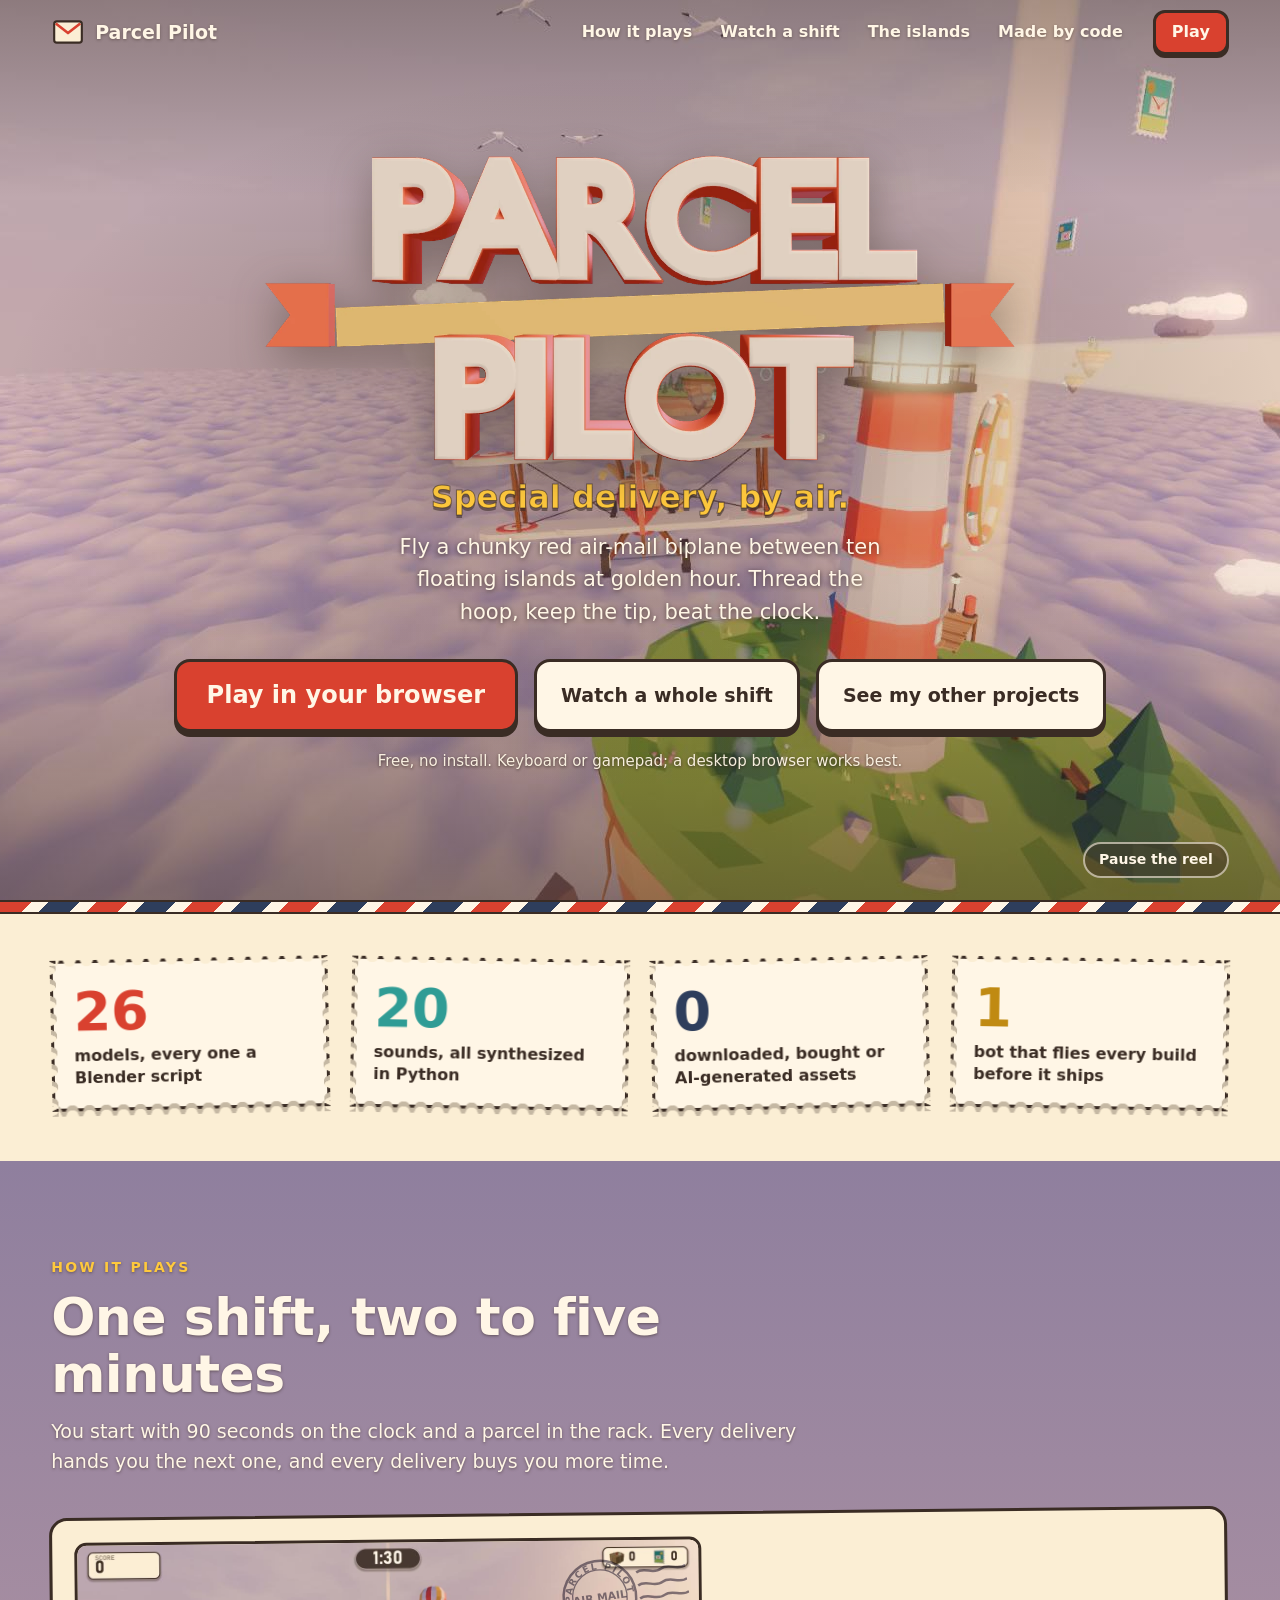
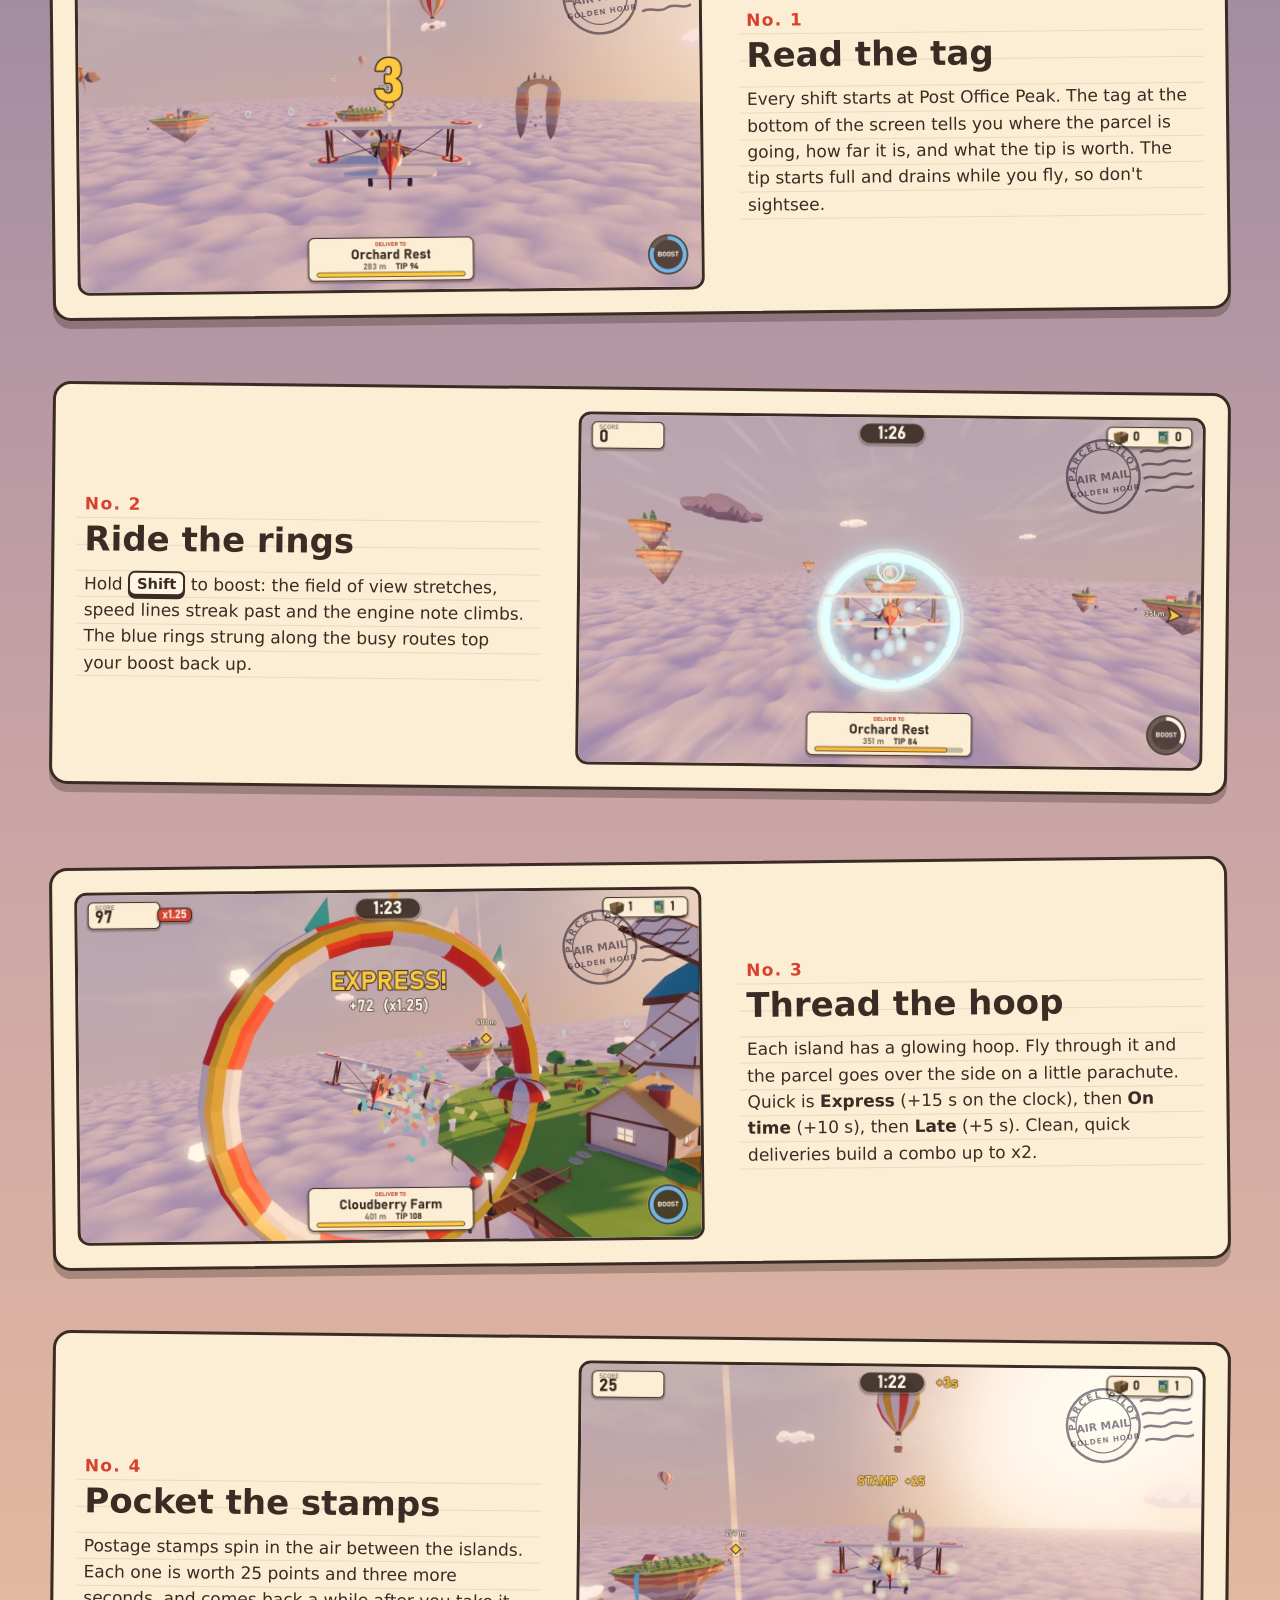
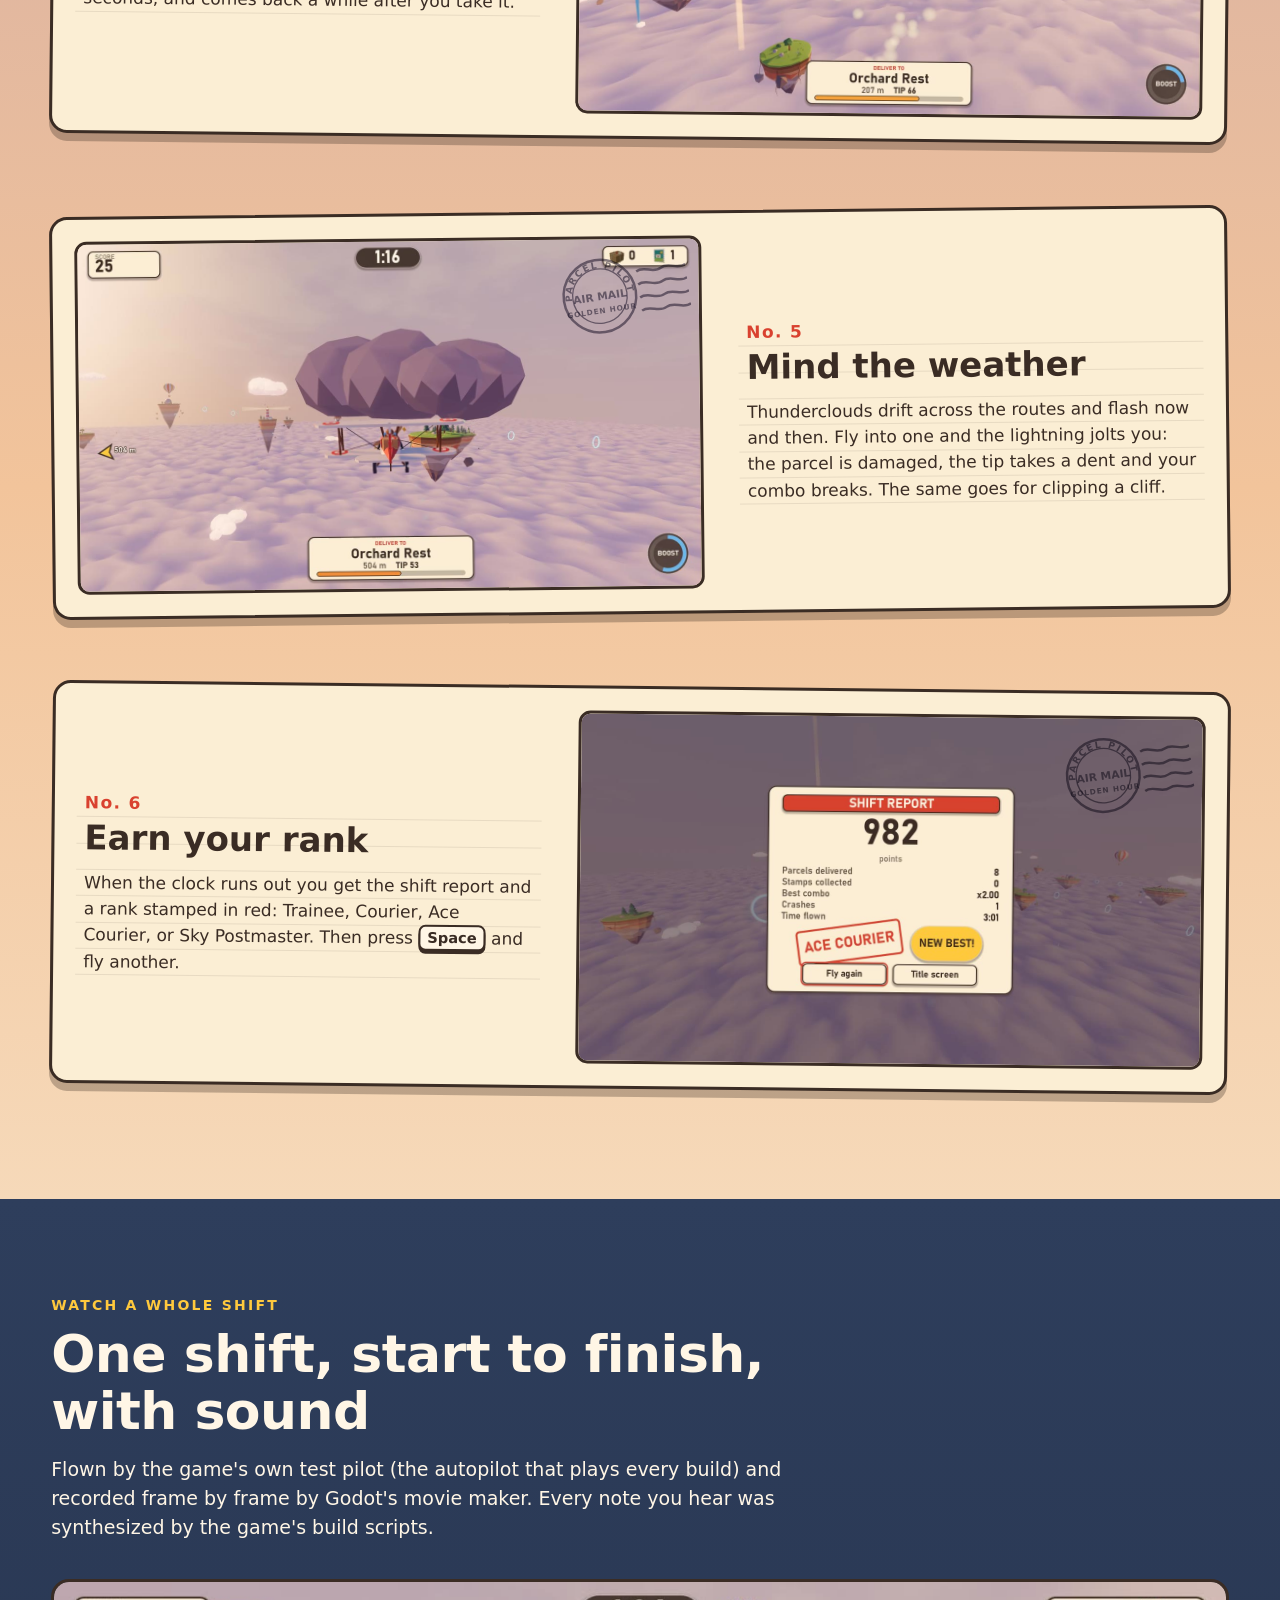
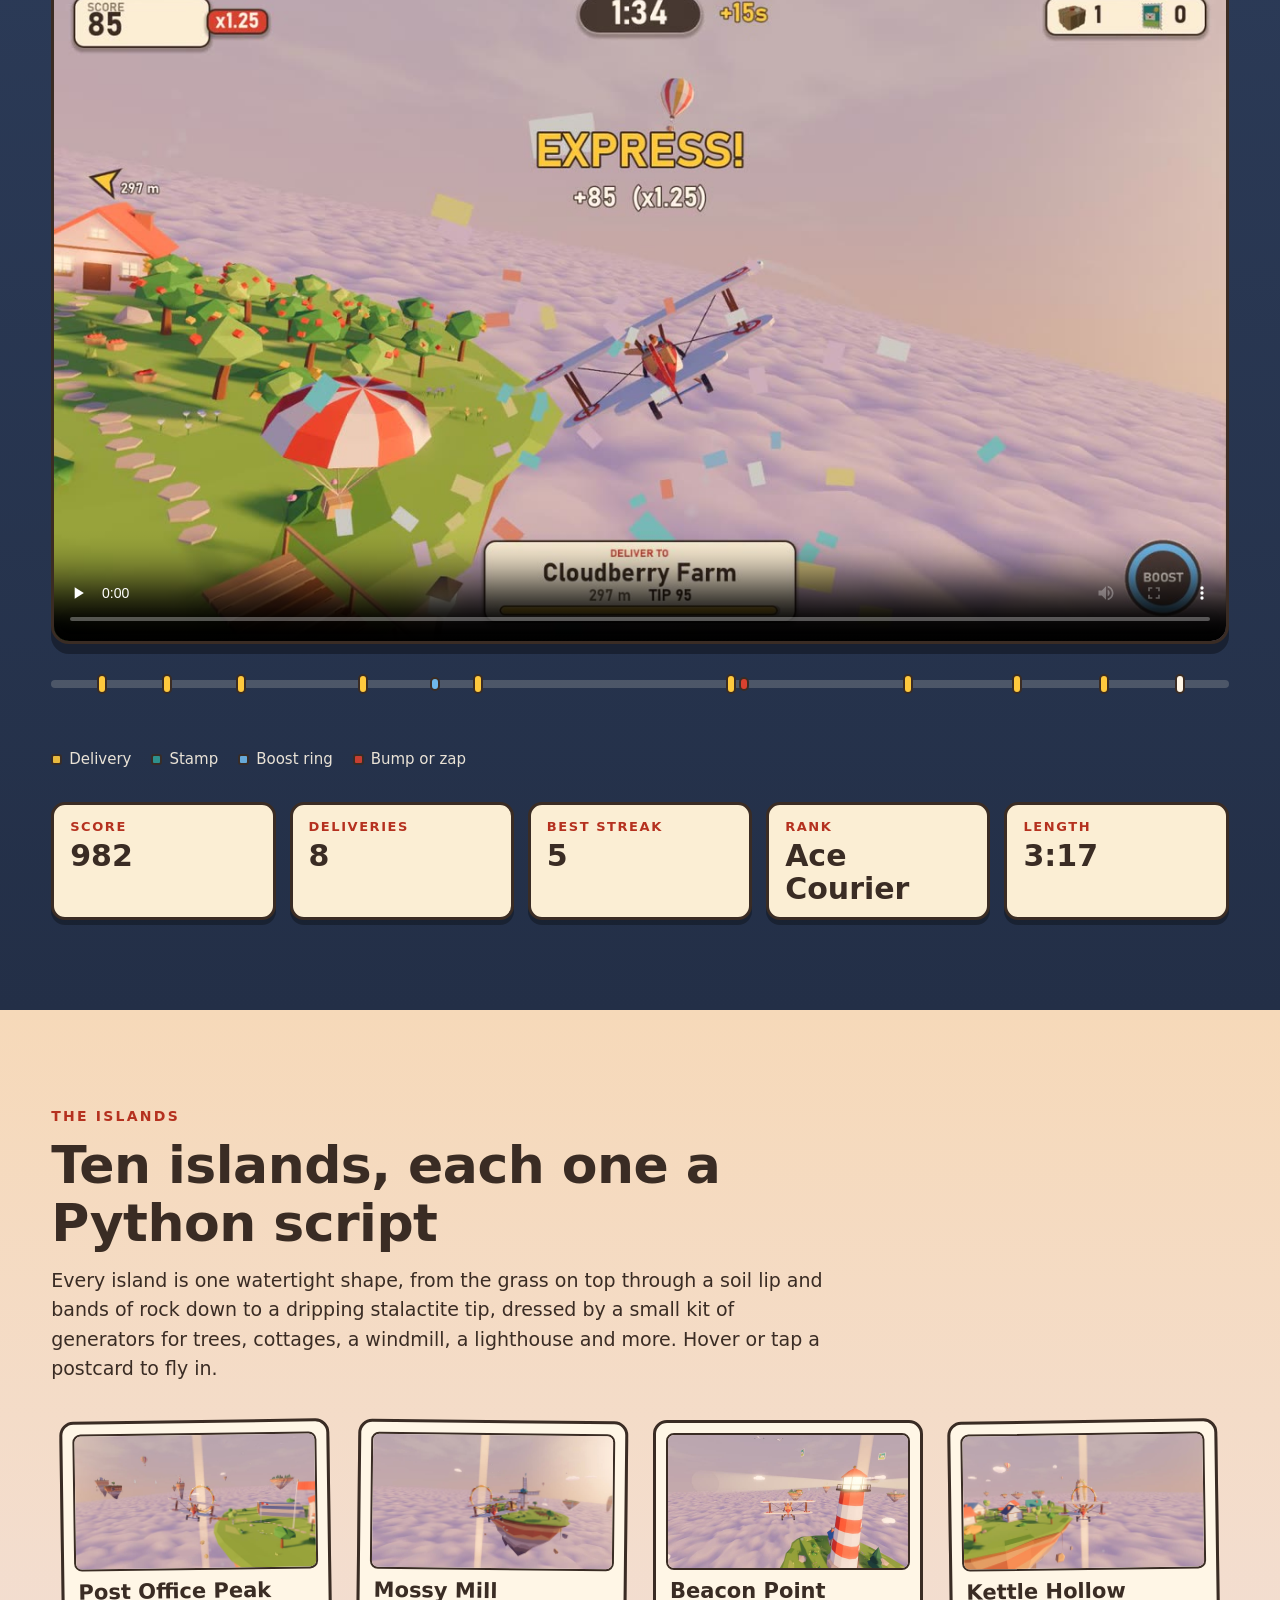
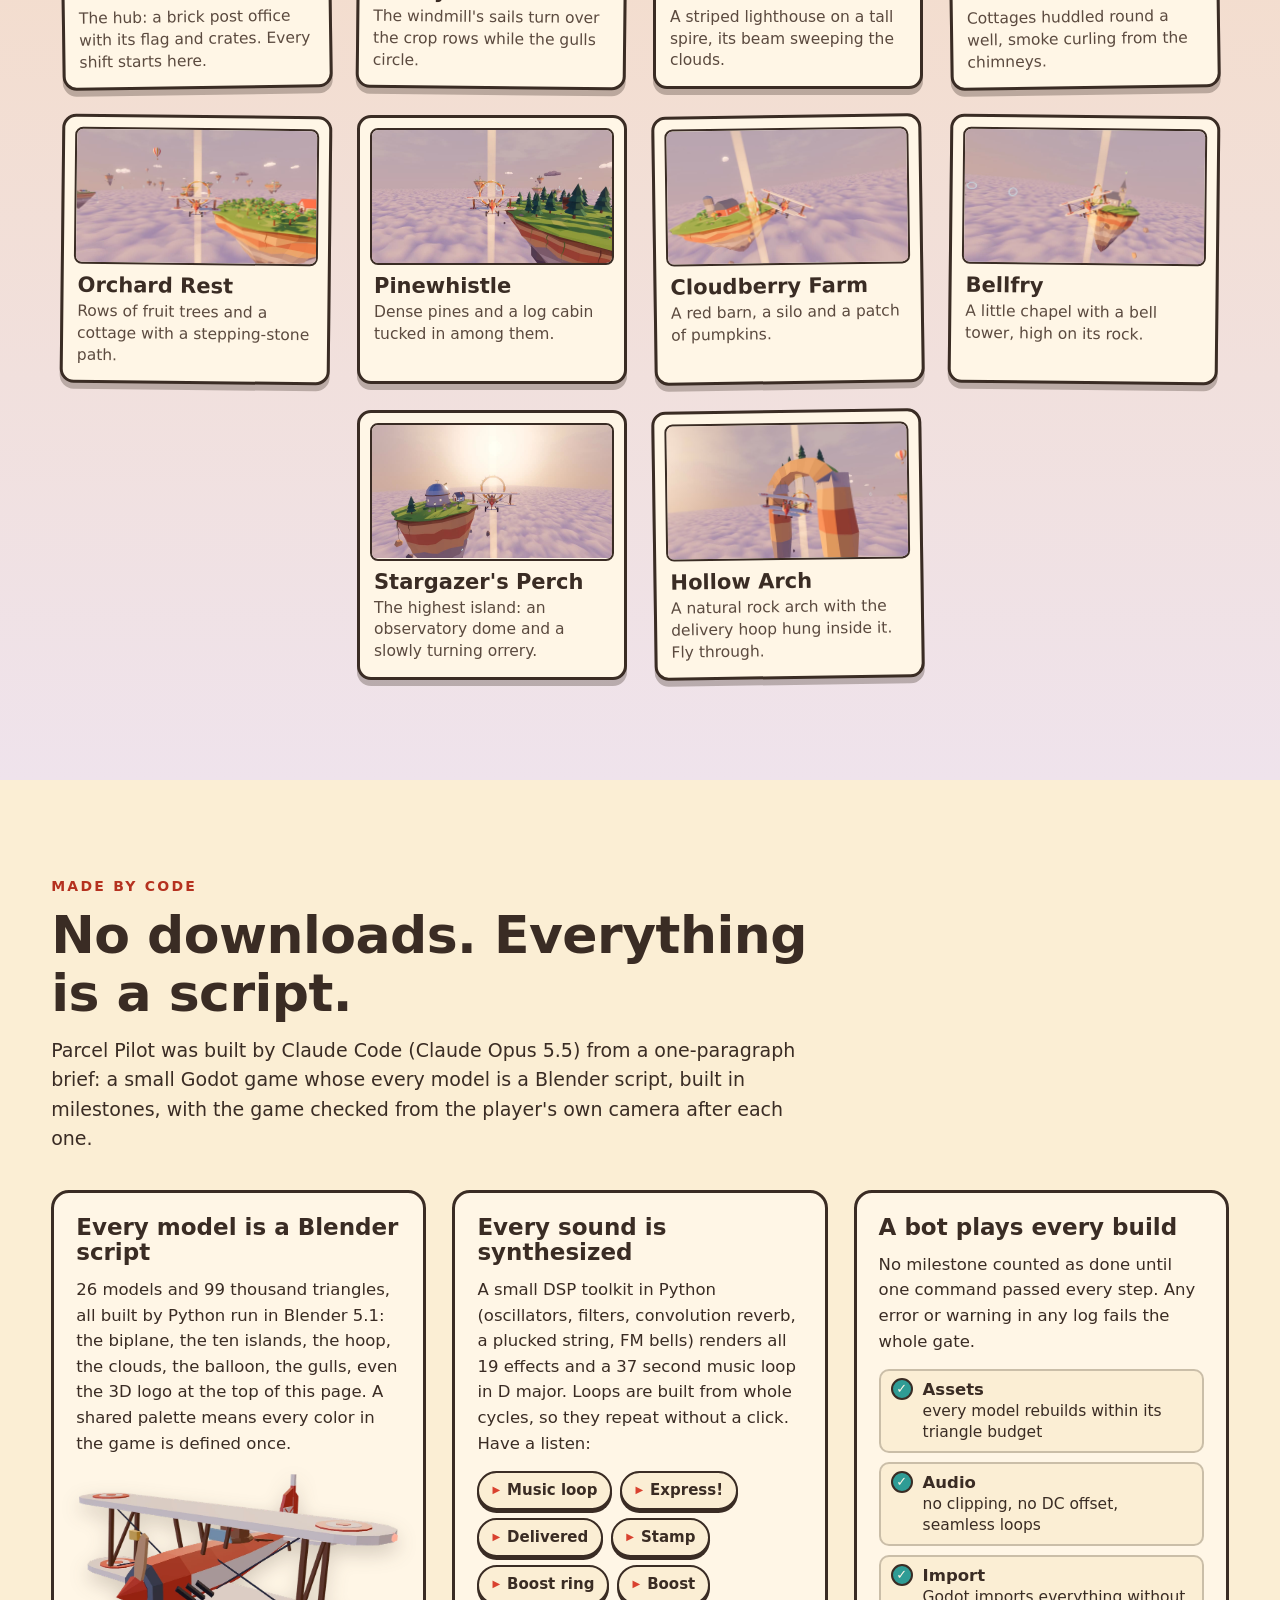
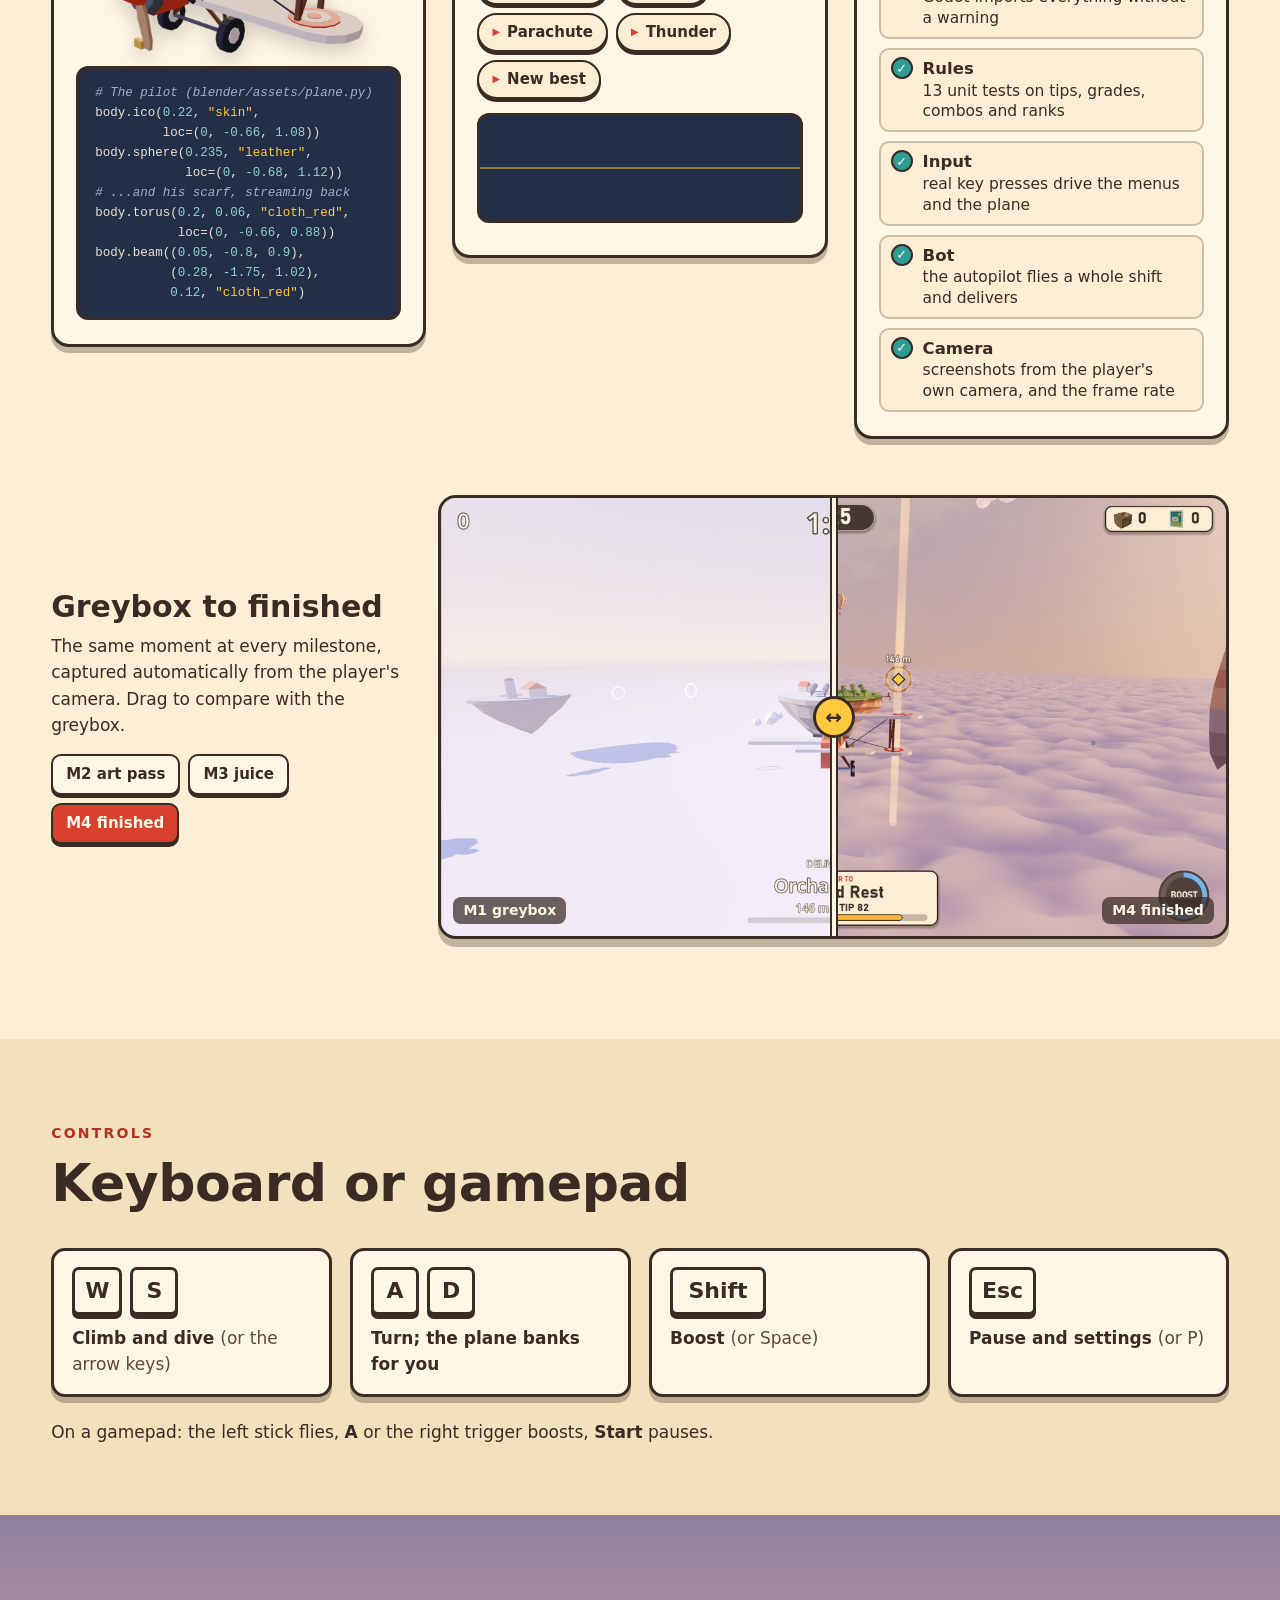
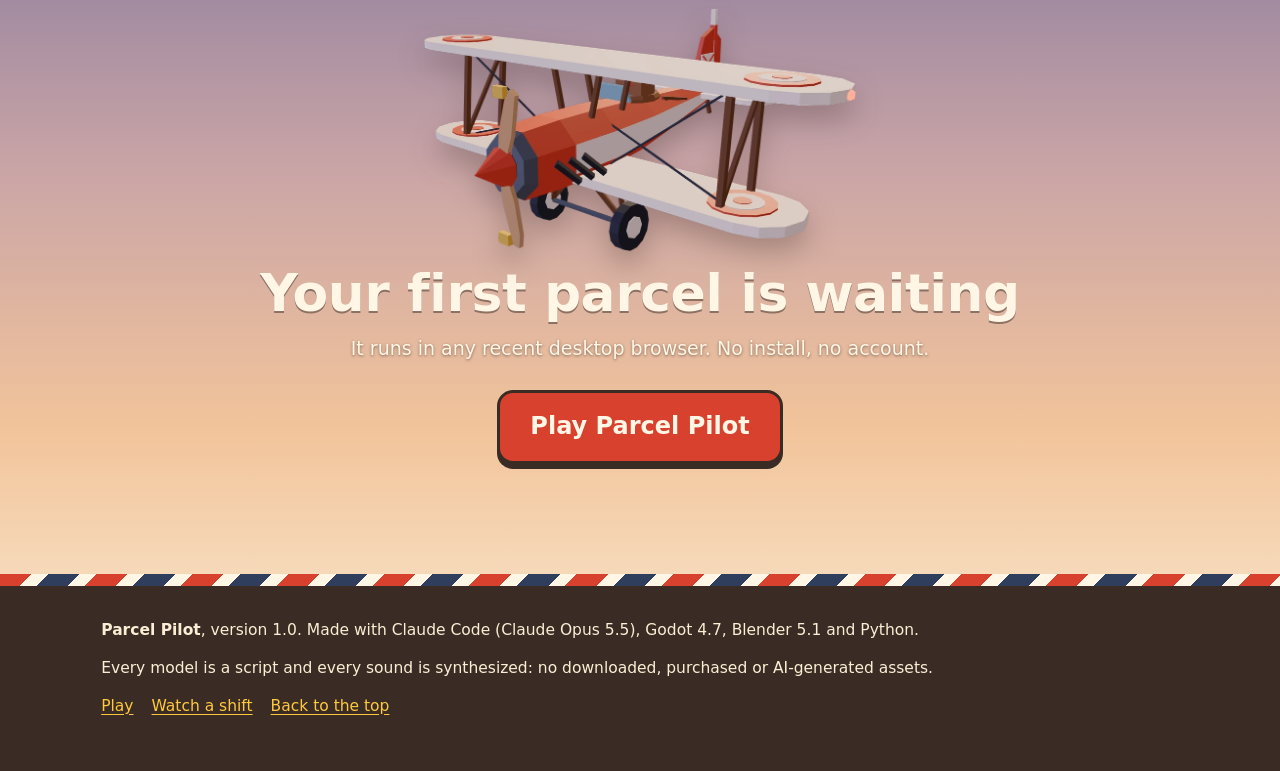
==== commit 9946948f: "Landing page: See my other projects button links to the Samizdat hub Co-Authored-By: Claude Opus 5.5" ====
--- a/site/index.html
+++ b/site/index.html
@@ -65,6 +65,7 @@
 		<div class="cta">
 			<a class="btn btn-big" href="play/">Play in your browser</a>
 			<a class="btn btn-paper" href="#watch">Watch a whole shift</a>
+			<a class="btn btn-paper" href="https://samizdat-e0x.pages.dev/">See my other projects</a>
 		</div>
 		<p class="fine">Free, no install. Keyboard or gamepad; a desktop browser works best.</p>
 	</div>
